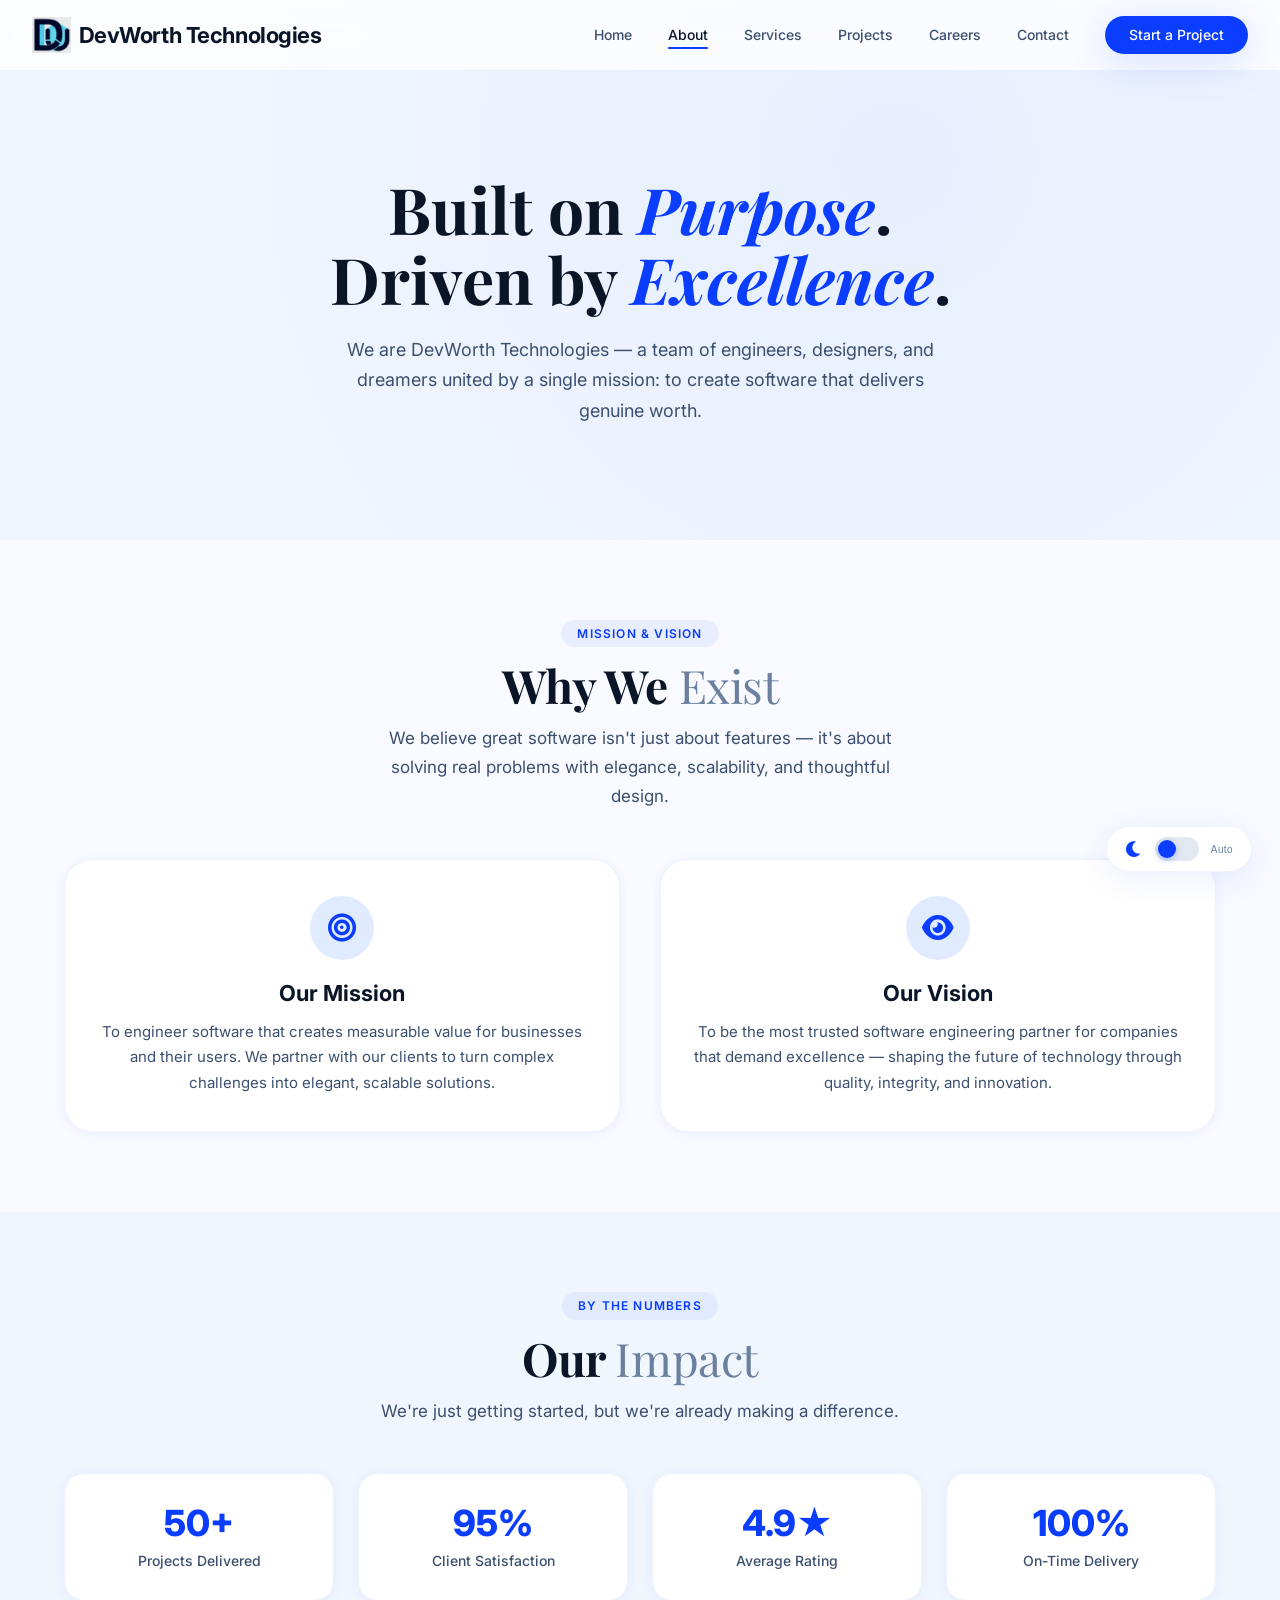
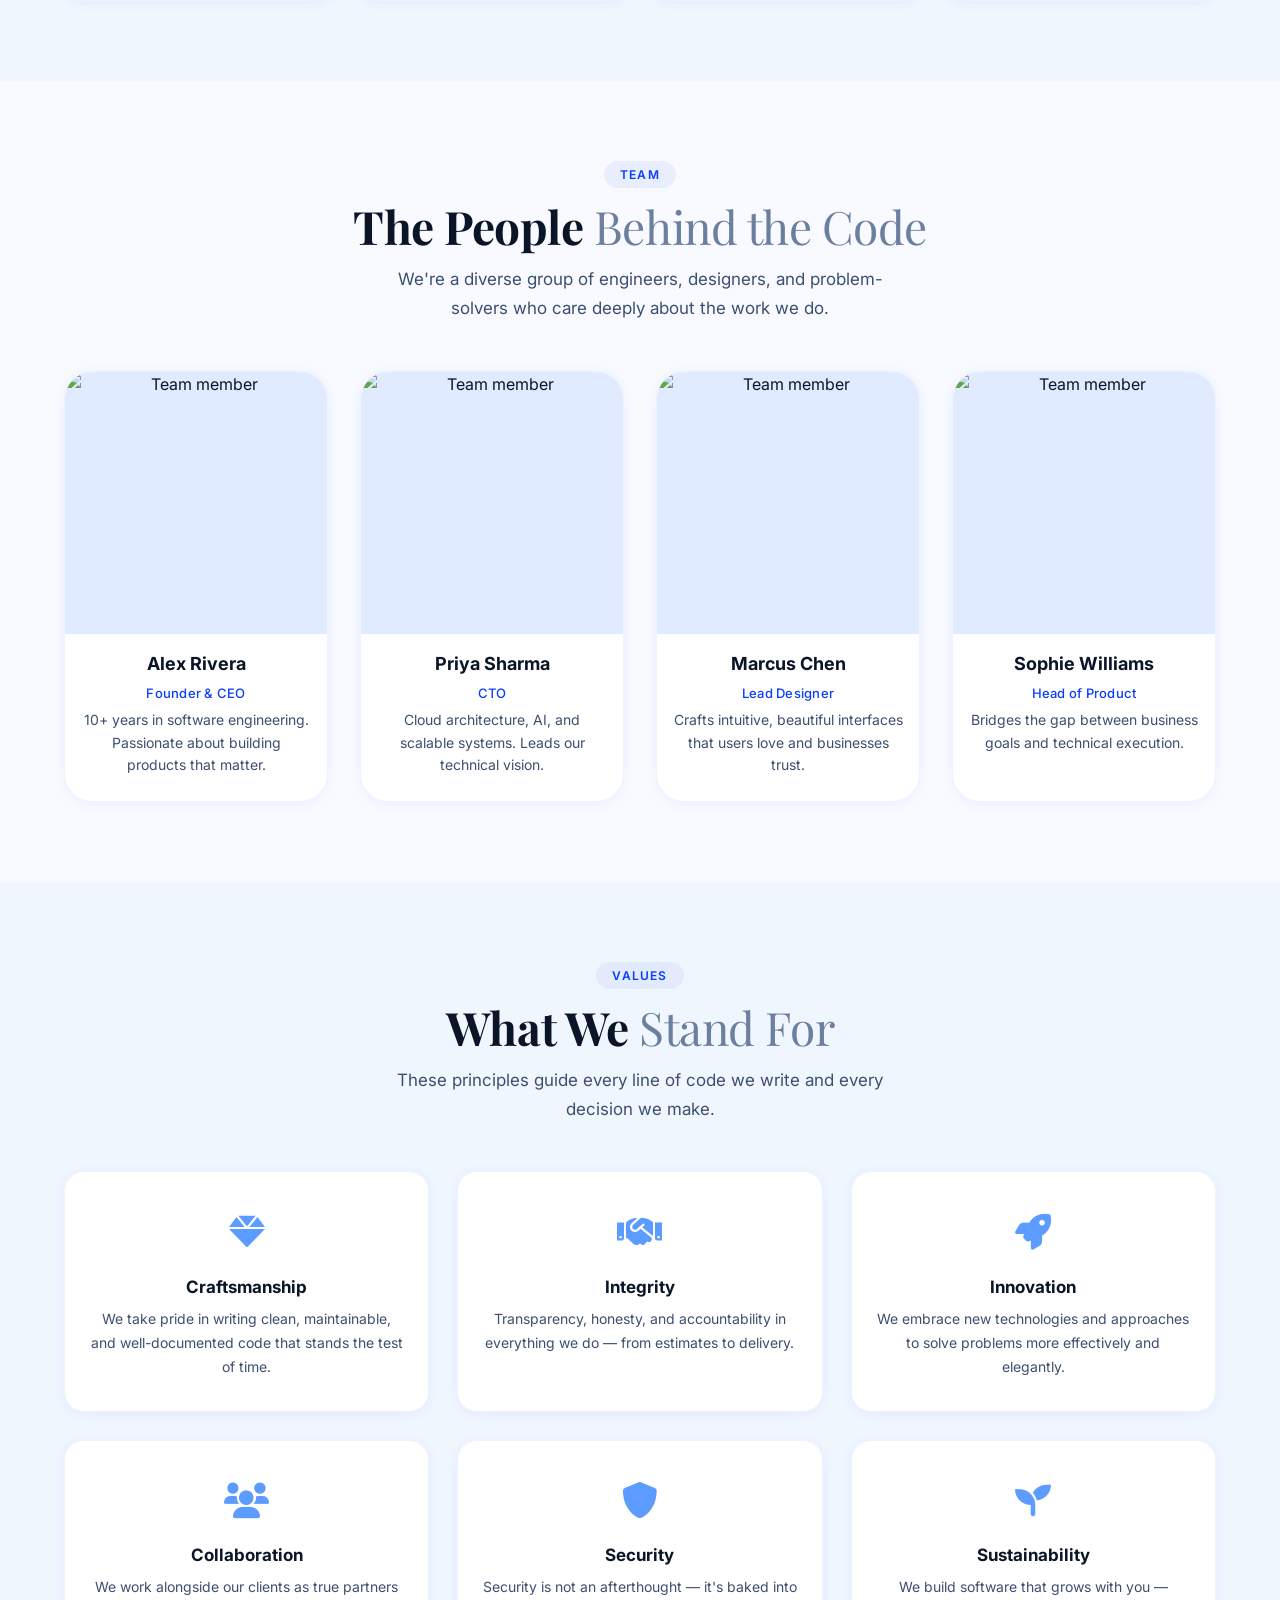
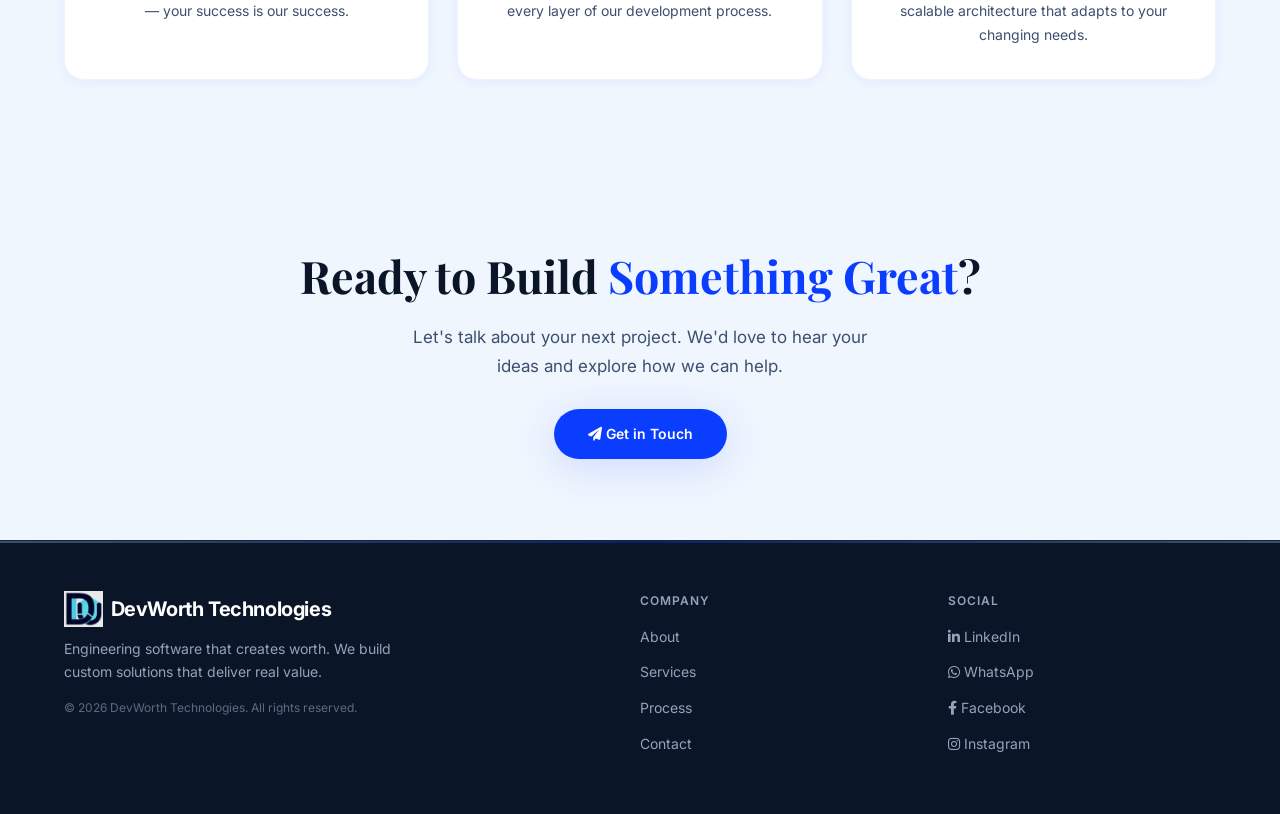
==== about.html @ 9e8a8d9a "all nav and footer is completed" ====
<!DOCTYPE html>
<html lang="en" data-theme="light">

<head>
    <meta charset="UTF-8" />
    <meta name="viewport" content="width=device-width, initial-scale=1.0" />
    <title>About — DevWorth | Software That Creates Worth</title>
    <meta name="description"
        content="Learn about DevWorth Technologies — our mission, vision, team, and values. We build software that delivers real value." />
    <link rel="canonical" href="https://devworth.tech/about.html" />

    <!-- Font Awesome 6 -->
    <link rel="stylesheet" href="https://cdnjs.cloudflare.com/ajax/libs/font-awesome/6.0.0-beta3/css/all.min.css" />

    <!-- Google Fonts: Inter + Playfair Display -->
    <link rel="preconnect" href="https://fonts.googleapis.com" />
    <link rel="preconnect" href="https://fonts.gstatic.com" crossorigin />
    <link
        href="https://fonts.googleapis.com/css2?family=Inter:opsz,wght@14..32,300;14..32,400;14..32,500;14..32,600;14..32,700;14..32,800&family=Playfair+Display:ital,wght@0,400;0,600;0,700;1,600&display=swap"
        rel="stylesheet" />

    <style>
        /* ============================================================
           CSS VARIABLES — Light & Dark Themes (same as main)
           ============================================================ */
        :root {
            --blue-50: #f0f5ff;
            --blue-100: #e0ebff;
            --blue-200: #b8d4ff;
            --blue-300: #8bb8ff;
            --blue-400: #5c9bff;
            --blue-500: #0B3DFF;
            --blue-600: #0029cc;
            --blue-700: #001f99;

            --bg-page: #f8faff;
            --bg-card: #ffffff;
            --bg-soft: #f0f6fe;
            --bg-input: #ffffff;
            --text-primary: #0a1628;
            --text-secondary: #3d4f6f;
            --text-light: #6b7f9f;
            --border-color: rgba(11, 61, 255, 0.06);
            --shadow-sm: 0 2px 12px rgba(11, 61, 255, 0.06);
            --shadow-md: 0 8px 32px rgba(11, 61, 255, 0.08);
            --shadow-lg: 0 20px 56px rgba(11, 61, 255, 0.10);
            --shadow-glow: 0 8px 40px rgba(11, 61, 255, 0.15);
            --footer-bg: #0a1628;
            --footer-text: #94a3b8;
            --footer-border: rgba(255, 255, 255, 0.06);
            --toggle-bg: #e2e8f0;
            --bubble-opacity: 0.05;
            --hero-overlay: rgba(255, 255, 255, 0.70);
            --radius-sm: 12px;
            --radius-md: 20px;
            --radius-lg: 28px;
            --transition: 0.5s cubic-bezier(0.22, 1, 0.36, 1);
            --transition-fast: 0.3s ease;
        }

        [data-theme="dark"] {
            --bg-page: #0a0e1a;
            --bg-card: #141b2d;
            --bg-soft: #101624;
            --bg-input: #1a2338;
            --text-primary: #f1f5f9;
            --text-secondary: #94a3b8;
            --text-light: #64748b;
            --border-color: rgba(255, 255, 255, 0.06);
            --shadow-sm: 0 2px 12px rgba(0, 0, 0, 0.3);
            --shadow-md: 0 8px 32px rgba(0, 0, 0, 0.4);
            --shadow-lg: 0 20px 56px rgba(0, 0, 0, 0.5);
            --shadow-glow: 0 8px 40px rgba(11, 61, 255, 0.2);
            --footer-bg: #060a16;
            --footer-text: #64748b;
            --footer-border: rgba(255, 255, 255, 0.04);
            --toggle-bg: #1a2338;
            --blue-100: #1a2a4a;
            --blue-200: #2a3f6a;
            --blue-50: #0e1a2e;
            --bubble-opacity: 0.07;
            --hero-overlay: rgba(10, 14, 26, 0.75);
        }

        /* ============================================================
           RESET & BASE
           ============================================================ */
        *,
        *::before,
        *::after {
            margin: 0;
            padding: 0;
            box-sizing: border-box;
        }

        html {
            scroll-behavior: smooth;
            -webkit-font-smoothing: antialiased;
        }

        body {
            font-family: 'Inter', sans-serif;
            background: var(--bg-page);
            color: var(--text-primary);
            overflow-x: hidden;
            line-height: 1.6;
            transition: background 0.6s ease, color 0.6s ease;
        }

        a {
            text-decoration: none;
            color: inherit;
        }

        img {
            display: block;
            max-width: 100%;
        }

        .logo img {
            max-height: 36px;
            width: auto;
            max-width: 140px;
            object-fit: contain;
            transition: transform 0.3s ease;
        }

        .logo:hover img {
            transform: scale(1.05);
        }

        .logo i {
            color: var(--blue-500);
            font-size: 20px;
            transition: transform 0.4s ease;
        }

        .logo:hover i {
            transform: rotate(-10deg) scale(1.1);
        }

        ul {
            list-style: none;
        }

        /* ============================================================
           PROGRESS BAR
           ============================================================ */
        #progressBar {
            position: fixed;
            top: 0;
            left: 0;
            height: 3px;
            background: linear-gradient(90deg, var(--blue-300), var(--blue-500), var(--blue-300));
            z-index: 1000;
            width: 0%;
            transition: width 0.08s linear;
            border-radius: 0 4px 4px 0;
        }

        /* ============================================================
           BACKGROUND BUBBLES — hidden on small screens
           ============================================================ */
        .bubble-container {
            position: fixed;
            inset: 0;
            pointer-events: none;
            z-index: 0;
            overflow: hidden;
        }

        .bubble {
            position: absolute;
            bottom: -120px;
            border-radius: 50%;
            opacity: 0;
            animation: rise linear infinite;
            background: radial-gradient(circle at 30% 30%, var(--blue-300), var(--blue-500));
            filter: blur(2px);
            will-change: transform, opacity;
        }

        @keyframes rise {
            0% {
                transform: translateY(0) scale(0.6) rotate(0deg);
                opacity: 0;
            }

            8% {
                opacity: var(--bubble-opacity);
                transform: translateY(0) scale(0.8) rotate(5deg);
            }

            85% {
                opacity: calc(var(--bubble-opacity) * 1.8);
            }

            100% {
                transform: translateY(-115vh) scale(0.2) rotate(720deg);
                opacity: 0;
            }
        }

        @media (max-width: 1024px) {
            .bubble-container {
                display: none !important;
            }
        }

        /* ============================================================
           THEME TOGGLE
           ============================================================ */
        .theme-toggle {
            position: fixed;
            bottom: 28px;
            right: 28px;
            z-index: 600;
            background: var(--bg-card);
            border: 1px solid var(--border-color);
            border-radius: 50px;
            padding: 10px 18px;
            display: flex;
            align-items: center;
            gap: 12px;
            cursor: pointer;
            box-shadow: var(--shadow-md);
            transition: all var(--transition-fast);
            color: var(--text-primary);
            font-size: 13px;
            font-weight: 500;
            backdrop-filter: blur(8px);
            -webkit-backdrop-filter: blur(8px);
        }

        .theme-toggle:hover {
            transform: scale(1.05);
            box-shadow: var(--shadow-lg);
        }

        .theme-toggle i {
            font-size: 18px;
            color: var(--blue-500);
            transition: transform 0.4s ease;
        }

        .theme-toggle .toggle-track {
            width: 44px;
            height: 24px;
            background: var(--toggle-bg);
            border-radius: 50px;
            position: relative;
            transition: background 0.3s ease;
            flex-shrink: 0;
        }

        .theme-toggle .toggle-track .thumb {
            width: 18px;
            height: 18px;
            border-radius: 50%;
            background: var(--blue-500);
            position: absolute;
            top: 3px;
            left: 3px;
            transition: transform 0.3s ease;
            box-shadow: 0 2px 6px rgba(11, 61, 255, 0.3);
        }

        [data-theme="dark"] .theme-toggle .toggle-track .thumb {
            transform: translateX(20px);
        }

        [data-theme="dark"] .theme-toggle .toggle-track {
            background: #2a3f6a;
        }

        .theme-toggle .time-indicator {
            font-size: 10px;
            color: var(--text-light);
            font-weight: 400;
            letter-spacing: 0.04em;
        }

        @media (max-width: 640px) {
            .theme-toggle {
                bottom: 16px;
                right: 16px;
                padding: 8px 14px;
                font-size: 12px;
                gap: 8px;
            }

            .theme-toggle .toggle-track {
                width: 34px;
                height: 20px;
            }

            .theme-toggle .toggle-track .thumb {
                width: 14px;
                height: 14px;
                top: 3px;
                left: 3px;
            }

            [data-theme="dark"] .theme-toggle .toggle-track .thumb {
                transform: translateX(14px);
            }

            .theme-toggle .time-indicator {
                display: none;
            }
        }

        /* ============================================================
           NAVBAR
           ============================================================ */
        .navbar {
            position: fixed;
            top: 0;
            left: 0;
            width: 100%;
            z-index: 500;
            padding: 16px 32px;
            background: rgba(255, 255, 255, 0.72);
            backdrop-filter: blur(18px);
            -webkit-backdrop-filter: blur(18px);
            border-bottom: 1px solid var(--border-color);
            transition: box-shadow var(--transition-fast), background 0.6s ease, border-color 0.6s ease;
        }

        [data-theme="dark"] .navbar {
            background: rgba(10, 14, 26, 0.85);
        }

        .navbar.scrolled {
            box-shadow: 0 4px 28px rgba(11, 61, 255, 0.06);
            background: rgba(255, 255, 255, 0.92);
        }

        [data-theme="dark"] .navbar.scrolled {
            background: rgba(10, 14, 26, 0.95);
            box-shadow: 0 4px 28px rgba(0, 0, 0, 0.3);
        }

        .navbar .inner {
            max-width: 1280px;
            margin: 0 auto;
            display: flex;
            align-items: center;
            justify-content: space-between;
        }

        .logo {
            font-size: 22px;
            font-weight: 700;
            letter-spacing: -0.02em;
            color: var(--text-primary);
            display: flex;
            align-items: center;
            gap: 8px;
            transition: color 0.6s ease;
        }

        .logo i {
            color: var(--blue-500);
            font-size: 20px;
            transition: transform 0.4s ease;
        }

        .logo:hover i {
            transform: rotate(-10deg) scale(1.1);
        }

        .nav-links {
            display: flex;
            align-items: center;
            gap: 36px;
        }

        .nav-links a {
            font-size: 14px;
            font-weight: 500;
            color: var(--text-secondary);
            position: relative;
            transition: color var(--transition-fast);
        }

        .nav-links a::after {
            content: '';
            position: absolute;
            left: 0;
            bottom: -3px;
            width: 0;
            height: 2px;
            background: var(--blue-500);
            border-radius: 4px;
            transition: width var(--transition-fast);
        }

        .nav-links a:hover,
        .nav-links a.active {
            color: var(--text-primary);
        }

        .nav-links a:hover::after,
        .nav-links a.active::after {
            width: 100%;
        }

        .nav-cta {
            background: var(--blue-500);
            color: #fff !important;
            padding: 8px 24px;
            border-radius: 50px;
            font-weight: 500;
            font-size: 13px;
            transition: all var(--transition-fast);
            box-shadow: var(--shadow-glow);
        }

        .nav-cta::after {
            display: none !important;
        }

        .nav-cta:hover {
            transform: translateY(-2px) scale(1.02);
            box-shadow: 0 8px 32px rgba(11, 61, 255, 0.28);
            color: #fff !important;
        }

        .nav-toggle {
            display: none;
            flex-direction: column;
            gap: 5px;
            background: none;
            border: none;
            cursor: pointer;
            padding: 4px;
        }

        .nav-toggle span {
            display: block;
            width: 24px;
            height: 2px;
            background: var(--text-primary);
            border-radius: 2px;
            transition: var(--transition-fast);
        }

        .mobile-menu {
            display: none;
            position: fixed;
            inset: 0;
            top: 72px;
            background: rgba(255, 255, 255, 0.98);
            backdrop-filter: blur(20px);
            padding: 32px 24px;
            flex-direction: column;
            gap: 20px;
            font-size: 17px;
            font-weight: 500;
            transform: translateX(100%);
            transition: transform 0.5s cubic-bezier(0.22, 1, 0.36, 1);
            z-index: 400;
        }

        [data-theme="dark"] .mobile-menu {
            background: rgba(10, 14, 26, 0.98);
        }

        .mobile-menu.open {
            transform: translateX(0);
        }

        .mobile-menu a {
            padding: 12px 0;
            border-bottom: 1px solid var(--border-color);
            color: var(--text-primary);
        }

        .mobile-menu .nav-cta {
            display: inline-block;
            text-align: center;
            margin-top: 8px;
            border-bottom: none;
        }

        @media (max-width: 768px) {
            .navbar {
                padding: 12px 20px;
            }

            .nav-links {
                display: none;
            }

            .nav-toggle {
                display: flex;
            }

            .mobile-menu {
                display: flex;
            }
        }

        /* ============================================================
           SECTION — Shared
           ============================================================ */
        section {
            padding: 80px 0;
            position: relative;
            z-index: 1;
            transition: background 0.6s ease;
        }

        .container {
            max-width: 1200px;
            margin: 0 auto;
            padding: 0 24px;
        }

        .section-label {
            display: inline-block;
            font-size: 12px;
            font-weight: 600;
            text-transform: uppercase;
            letter-spacing: 0.1em;
            color: var(--blue-500);
            background: rgba(11, 61, 255, 0.06);
            padding: 4px 16px;
            border-radius: 50px;
            margin-bottom: 12px;
            transition: background 0.6s ease, color 0.6s ease;
        }

        [data-theme="dark"] .section-label {
            background: rgba(11, 61, 255, 0.15);
        }

        .section-title {
            font-family: 'Playfair Display', serif;
            font-size: clamp(28px, 4vw, 46px);
            font-weight: 700;
            color: var(--text-primary);
            letter-spacing: -0.01em;
            line-height: 1.15;
            transition: color 0.6s ease;
        }

        .section-title .light {
            color: var(--text-light);
            font-weight: 400;
            transition: color 0.6s ease;
        }

        .section-sub {
            font-size: 17px;
            color: var(--text-secondary);
            max-width: 540px;
            line-height: 1.7;
            margin-top: 12px;
            transition: color 0.6s ease;
        }

        .text-center {
            text-align: center;
        }

        .mx-auto {
            margin-left: auto;
            margin-right: auto;
        }

        /* ============================================================
           BUTTONS
           ============================================================ */
        .btn {
            display: inline-flex;
            align-items: center;
            gap: 10px;
            padding: 14px 34px;
            border-radius: 50px;
            font-weight: 600;
            font-size: 14px;
            transition: all var(--transition-fast);
            cursor: pointer;
            border: none;
            position: relative;
            overflow: hidden;
            will-change: transform;
            width: auto;
        }

        .btn-primary {
            background: var(--blue-500);
            color: #fff;
            box-shadow: var(--shadow-glow);
            align-items: center;
            text-align: center;
        }

        .btn-primary::before {
            content: '';
            position: absolute;
            inset: 0;
            background: linear-gradient(135deg, var(--blue-400), var(--blue-600));
            opacity: 0;
            transition: opacity 0.4s ease;
        }

        .btn-primary:hover::before {
            opacity: 1;
        }

        .btn-primary:hover {
            transform: translateY(-3px) scale(1.03);
            box-shadow: 0 12px 40px rgba(11, 61, 255, 0.25);
        }

        .btn-primary span {
            position: relative;
            z-index: 2;
        }

        /* ============================================================
           SCROLL REVEAL — toggle on every scroll
           ============================================================ */
        .reveal {
            opacity: 0;
            transform: translateY(50px);
            transition: opacity 0.9s cubic-bezier(0.22, 1, 0.36, 1),
                transform 0.9s cubic-bezier(0.22, 1, 0.36, 1);
        }

        .reveal.visible {
            opacity: 1;
            transform: translateY(0);
        }

        .reveal-left {
            opacity: 0;
            transform: translateX(-50px);
            transition: opacity 0.9s ease, transform 0.9s ease;
        }

        .reveal-left.visible {
            opacity: 1;
            transform: translateX(0);
        }

        .reveal-right {
            opacity: 0;
            transform: translateX(50px);
            transition: opacity 0.9s ease, transform 0.9s ease;
        }

        .reveal-right.visible {
            opacity: 1;
            transform: translateX(0);
        }

        .stagger-children>* {
            opacity: 0;
            transform: translateY(35px);
            transition: opacity 0.7s ease, transform 0.7s ease;
        }

        .stagger-children.visible>*:nth-child(1) {
            transition-delay: 0.05s;
        }

        .stagger-children.visible>*:nth-child(2) {
            transition-delay: 0.12s;
        }

        .stagger-children.visible>*:nth-child(3) {
            transition-delay: 0.19s;
        }

        .stagger-children.visible>*:nth-child(4) {
            transition-delay: 0.26s;
        }

        .stagger-children.visible>*:nth-child(5) {
            transition-delay: 0.33s;
        }

        .stagger-children.visible>*:nth-child(6) {
            transition-delay: 0.40s;
        }

        .stagger-children.visible>* {
            opacity: 1;
            transform: translateY(0);
        }

        .stagger-children:not(.visible)>* {
            opacity: 0;
            transform: translateY(35px);
            transition-delay: 0s !important;
        }

        /* ============================================================
           SECTION POPUP & DOWN — toggle on every scroll
           ============================================================ */
        .section-popup {
            opacity: 0;
            transform: scale(0.92) translateY(30px);
            transition: opacity 0.9s cubic-bezier(0.22, 1, 0.36, 1),
                transform 0.9s cubic-bezier(0.22, 1, 0.36, 1);
        }

        .section-popup.visible {
            opacity: 1;
            transform: scale(1) translateY(0);
        }

        .section-popdown {
            opacity: 0;
            transform: scale(1.08) translateY(-30px);
            transition: opacity 0.9s cubic-bezier(0.22, 1, 0.36, 1),
                transform 0.9s cubic-bezier(0.22, 1, 0.36, 1);
        }

        .section-popdown.visible {
            opacity: 1;
            transform: scale(1) translateY(0);
        }

        /* ============================================================
           FLOATING 3D ELEMENTS
           ============================================================ */
        .float-3d {
            animation: float3d 6s ease-in-out infinite;
            will-change: transform;
        }

        @keyframes float3d {

            0%,
            100% {
                transform: translateY(0) rotateX(0) rotateY(0);
            }

            33% {
                transform: translateY(-8px) rotateX(2deg) rotateY(3deg);
            }

            66% {
                transform: translateY(4px) rotateX(-1deg) rotateY(-2deg);
            }
        }

        .float-3d-delay-1 {
            animation-delay: 0.5s;
        }

        .float-3d-delay-2 {
            animation-delay: 1.2s;
        }

        .float-3d-delay-3 {
            animation-delay: 2.0s;
        }

        /* ============================================================
           ABOUT PAGE — Hero (about-hero)
           ============================================================ */
        .about-hero {
            min-height: 60vh;
            display: flex;
            align-items: center;
            justify-content: center;
            text-align: center;
            padding: 120px 24px 60px;
            position: relative;
            background: var(--bg-soft);
            transition: background 0.6s ease;
            overflow: hidden;
        }

        .about-hero::after {
            content: '';
            position: absolute;
            inset: 0;
            background: radial-gradient(circle at 70% 30%, rgba(11, 61, 255, 0.04), transparent 70%);
            pointer-events: none;
        }

        .about-hero .hero-content {
            position: relative;
            z-index: 2;
            max-width: 800px;
        }

        .about-hero h1 {
            font-family: 'Playfair Display', serif;
            font-size: clamp(40px, 5vw, 64px);
            font-weight: 700;
            color: var(--text-primary);
            line-height: 1.1;
            margin-bottom: 20px;
            transition: color 0.6s ease;
            animation: fadeInUp 0.8s ease forwards;
        }

        .about-hero h1 .highlight {
            color: var(--blue-500);
            font-style: italic;
        }

        @keyframes fadeInUp {
            from {
                opacity: 0;
                transform: translateY(30px);
            }

            to {
                opacity: 1;
                transform: translateY(0);
            }
        }

        .about-hero p {
            font-size: 18px;
            color: var(--text-secondary);
            max-width: 600px;
            margin: 0 auto;
            line-height: 1.7;
            transition: color 0.6s ease;
            animation: fadeInUp 0.8s ease 0.15s forwards;
            opacity: 0;
        }

        /* ============================================================
           ABOUT PAGE — Mission & Vision Cards
           ============================================================ */
        .mission-grid {
            display: grid;
            grid-template-columns: 1fr 1fr;
            gap: 40px;
            margin-top: 48px;
        }

        .mission-card {
            background: var(--bg-card);
            padding: 36px 28px;
            border-radius: var(--radius-lg);
            border: 1px solid var(--border-color);
            box-shadow: var(--shadow-sm);
            transition: all var(--transition);
            text-align: center;
        }

        .mission-card:hover {
            transform: translateY(-6px);
            box-shadow: var(--shadow-md);
            border-color: rgba(11, 61, 255, 0.12);
        }

        .mission-card .icon {
            width: 64px;
            height: 64px;
            border-radius: 50%;
            background: var(--blue-100);
            color: var(--blue-500);
            display: flex;
            align-items: center;
            justify-content: center;
            font-size: 28px;
            margin: 0 auto 16px;
            transition: all var(--transition);
        }

        .mission-card:hover .icon {
            background: var(--blue-500);
            color: #fff;
            transform: scale(1.05) rotate(-4deg);
        }

        .mission-card h3 {
            font-size: 22px;
            font-weight: 700;
            color: var(--text-primary);
            margin-bottom: 8px;
            transition: color 0.6s ease;
        }

        .mission-card p {
            font-size: 15px;
            color: var(--text-secondary);
            line-height: 1.7;
            transition: color 0.6s ease;
        }

        /* ============================================================
           ABOUT PAGE — Stats / Numbers
           ============================================================ */
        .stats-grid {
            display: grid;
            grid-template-columns: repeat(4, 1fr);
            gap: 24px;
            margin-top: 48px;
        }

        .stat-item {
            background: var(--bg-card);
            padding: 28px 20px;
            border-radius: var(--radius-md);
            border: 1px solid var(--border-color);
            text-align: center;
            transition: all var(--transition);
            box-shadow: var(--shadow-sm);
        }

        .stat-item:hover {
            transform: translateY(-4px);
            box-shadow: var(--shadow-md);
            border-color: rgba(11, 61, 255, 0.10);
        }

        .stat-item .number {
            font-size: 36px;
            font-weight: 800;
            color: var(--blue-500);
            line-height: 1.2;
            transition: color 0.6s ease;
        }

        .stat-item .label {
            font-size: 14px;
            color: var(--text-secondary);
            margin-top: 4px;
            font-weight: 500;
            transition: color 0.6s ease;
        }

        /* ============================================================
           ABOUT PAGE — Team Grid
           ============================================================ */
        .team-grid {
            display: grid;
            grid-template-columns: repeat(auto-fill, minmax(240px, 1fr));
            gap: 32px;
            margin-top: 48px;
        }

        .team-card {
            background: var(--bg-card);
            border-radius: var(--radius-lg);
            border: 1px solid var(--border-color);
            overflow: hidden;
            box-shadow: var(--shadow-sm);
            transition: all var(--transition);
            text-align: center;
            padding-bottom: 24px;
        }

        .team-card:hover {
            transform: translateY(-8px);
            box-shadow: var(--shadow-md);
            border-color: rgba(11, 61, 255, 0.10);
        }

        .team-card .avatar {
            width: 100%;
            aspect-ratio: 1/1;
            object-fit: cover;
            background: var(--blue-100);
            transition: transform 0.6s ease;
        }

        .team-card:hover .avatar {
            transform: scale(1.02);
        }

        .team-card h4 {
            font-size: 18px;
            font-weight: 700;
            color: var(--text-primary);
            margin: 16px 0 4px;
            transition: color 0.6s ease;
        }

        .team-card .role {
            font-size: 13px;
            color: var(--blue-500);
            font-weight: 500;
            letter-spacing: 0.02em;
            transition: color 0.6s ease;
        }

        .team-card .bio {
            font-size: 14px;
            color: var(--text-secondary);
            padding: 0 16px;
            margin-top: 6px;
            line-height: 1.6;
            transition: color 0.6s ease;
        }

        /* ============================================================
           ABOUT PAGE — Values Grid
           ============================================================ */
        .values-grid {
            display: grid;
            grid-template-columns: 1fr 1fr 1fr;
            gap: 28px;
            margin-top: 48px;
        }

        .value-item {
            background: var(--bg-card);
            padding: 32px 24px;
            border-radius: var(--radius-md);
            border: 1px solid var(--border-color);
            text-align: center;
            transition: all var(--transition);
            box-shadow: var(--shadow-sm);
        }

        .value-item:hover {
            transform: translateY(-6px) rotateX(1deg);
            box-shadow: var(--shadow-md);
            border-color: rgba(11, 61, 255, 0.10);
        }

        .value-item .icon {
            font-size: 36px;
            color: var(--blue-400);
            display: block;
            margin-bottom: 12px;
            transition: transform 0.4s ease, color 0.4s ease;
        }

        .value-item:hover .icon {
            transform: scale(1.15) rotate(-4deg);
            color: var(--blue-500);
        }

        .value-item h4 {
            font-size: 17px;
            font-weight: 700;
            color: var(--text-primary);
            margin-bottom: 6px;
            transition: color 0.6s ease;
        }

        .value-item p {
            font-size: 14px;
            color: var(--text-secondary);
            line-height: 1.7;
            transition: color 0.6s ease;
        }

        /* ============================================================
           ABOUT PAGE — CTA Section
           ============================================================ */
        .about-cta {
            background: var(--bg-soft);
            text-align: center;
            padding: 80px 0;
            transition: background 0.6s ease;
        }

        .about-cta h2 {
            font-family: 'Playfair Display', serif;
            font-size: clamp(30px, 3.5vw, 48px);
            font-weight: 700;
            color: var(--text-primary);
            margin-bottom: 12px;
            transition: color 0.6s ease;
        }

        .about-cta p {
            font-size: 17px;
            color: var(--text-secondary);
            max-width: 500px;
            margin: 0 auto 28px;
            line-height: 1.7;
            transition: color 0.6s ease;
        }

        /* ============================================================
           FOOTER
           ============================================================ */
        .footer {
            background: var(--footer-bg);
            border-top: 1px solid var(--footer-border);
            transition: background 0.6s ease, border-color 0.6s ease;
            position: relative;
            z-index: 1;
        }

        .footer-divider {
            height: 2px;
            background: linear-gradient(90deg, var(--blue-200), var(--blue-500), var(--blue-200));
            opacity: 0.3;
        }

        .footer .inner {
            max-width: 1200px;
            margin: 0 auto;
            padding: 48px 24px;
            display: grid;
            grid-template-columns: 2fr 1fr 1fr;
            gap: 40px;
        }

        .footer .logo {
            color: #fff;
            font-size: 20px;
        }

        .footer .logo i {
            color: var(--blue-400);
        }

        .footer p {
            font-size: 14px;
            color: var(--footer-text);
            line-height: 1.7;
            max-width: 340px;
            margin-top: 10px;
        }

        .footer .copy {
            font-size: 12px;
            color: var(--footer-text);
            opacity: 0.6;
            margin-top: 14px;
        }

        .footer h4 {
            font-size: 12px;
            font-weight: 600;
            text-transform: uppercase;
            letter-spacing: 0.08em;
            color: var(--footer-text);
            margin-bottom: 14px;
        }

        .footer ul li {
            margin-bottom: 10px;
        }

        .footer ul a {
            font-size: 14px;
            color: var(--footer-text);
            transition: color var(--transition-fast);
        }

        .footer ul a:hover {
            color: #fff;
        }

        .footer .social a {
            display: inline-block;
            margin-right: 16px;
            font-size: 18px;
            color: var(--footer-text);
            transition: all var(--transition-fast);
            will-change: transform;
        }

        .footer .social a:hover {
            color: #fff;
            transform: translateY(-3px);
        }

        @media (max-width: 768px) {
            .footer .inner {
                grid-template-columns: 1fr;
                gap: 28px;
                padding: 32px 20px;
            }

            .footer p {
                max-width: 100%;
            }
        }

        /* ============================================================
           RESPONSIVE TWEAKS
           ============================================================ */
        @media (max-width: 1024px) {
            .stats-grid {
                grid-template-columns: repeat(2, 1fr);
            }

            .values-grid {
                grid-template-columns: 1fr 1fr;
            }
        }

        @media (max-width: 768px) {
            .about-hero {
                min-height: 40vh;
                padding: 100px 20px 40px;
            }

            .about-hero h1 {
                font-size: 32px;
            }

            .mission-grid {
                grid-template-columns: 1fr;
                gap: 24px;
            }

            .team-grid {
                grid-template-columns: repeat(auto-fill, minmax(180px, 1fr));
            }

            .stats-grid {
                grid-template-columns: 1fr 1fr;
                gap: 16px;
            }

            .values-grid {
                grid-template-columns: 1fr;
                gap: 20px;
            }

            .about-cta {
                padding: 48px 0;
            }
        }

        @media (max-width: 480px) {
            .team-grid {
                grid-template-columns: 1fr;
                max-width: 280px;
                margin-left: auto;
                margin-right: auto;
            }

            .stats-grid {
                grid-template-columns: 1fr 1fr;
                gap: 12px;
            }

            .stat-item .number {
                font-size: 28px;
            }

            .mission-card {
                padding: 24px 20px;
            }

            .container {
                padding: 0 16px;
            }

            section {
                padding: 48px 0;
            }

            .section-title {
                font-size: 28px;
            }

            .section-sub {
                font-size: 15px;
            }

            .btn {
                padding: 12px 22px;
                font-size: 13px;
            }
        }
    </style>
</head>

<body>

    <!-- ===== BACKGROUND BUBBLES ===== -->
    <div class="bubble-container" id="bubbleContainer"></div>

    <!-- ===== PROGRESS BAR ===== -->
    <div id="progressBar"></div>

    <!-- ===== THEME TOGGLE ===== -->
    <button class="theme-toggle" id="themeToggle" aria-label="Toggle theme">
        <i class="fas fa-moon" id="themeIcon"></i>
        <span class="toggle-track">
            <span class="thumb"></span>
        </span>
        <span class="time-indicator" id="timeIndicator">Auto</span>
    </button>

    <!-- ============================================================
    NAVBAR
    ============================================================ -->
    <header class="navbar" id="navbar">
        <div class="inner">
            <a href="#" class="logo">
                <img src="assets/Devworth Technologies-lg.png" alt="DevWorth Technologies">
                DevWorth Technologies
            </a>
            <nav class="nav-links">
                <a href="index.html">Home</a>
                <a href="about.html">About</a>
                <a href="services.html">Services</a>
                <a href="projects.html" class="active">Projects</a>
                <a href="careers.html">Careers</a>
                <a href="contact.html">Contact</a>
                <a href="contact.html" class="nav-cta">Start a Project</a>
            </nav>
            <button class="nav-toggle" id="navToggle" aria-label="Toggle menu">
                <span></span><span></span><span></span>
            </button>
        </div>
    </header>

    <!-- ===== MOBILE MENU ===== -->
    <div class="mobile-menu" id="mobileMenu">
        <a href="index.html">Home</a>
        <a href="about.html">About</a>
        <a href="services.html">Services</a>
        <a href="projects.html">Projects</a>
        <a href="careers.html">Careers</a>
        <a href="contact.html">Contact</a>
        <a href="contact.html" class="nav-cta" style="display:inline-block;text-align:center;">Start a Project</a>
    </div>

    <!-- ============================================================
    ABOUT HERO
    ============================================================ -->
    <section class="about-hero" id="about-hero">
        <div class="hero-content">
            <h1>Built on <span class="highlight">Purpose</span>.<br />Driven by <span
                    class="highlight">Excellence</span>.</h1>
            <p>
                We are DevWorth Technologies — a team of engineers, designers, and dreamers
                united by a single mission: to create software that delivers genuine worth.
            </p>
        </div>
    </section>

    <!-- ============================================================
    MISSION & VISION
    ============================================================ -->
    <section id="mission" style="background:var(--bg-page);">
        <div class="container">
            <div class="text-center reveal">
                <span class="section-label">Mission &amp; Vision</span>
                <h2 class="section-title">Why We <span class="light">Exist</span></h2>
                <p class="section-sub mx-auto">We believe great software isn't just about features — it's about solving
                    real problems with elegance, scalability, and thoughtful design.</p>
            </div>

            <div class="mission-grid stagger-children">
                <div class="mission-card">
                    <div class="icon"><i class="fas fa-bullseye"></i></div>
                    <h3>Our Mission</h3>
                    <p>To engineer software that creates measurable value for businesses and their users. We partner
                        with our clients to turn complex challenges into elegant, scalable solutions.</p>
                </div>
                <div class="mission-card">
                    <div class="icon"><i class="fas fa-eye"></i></div>
                    <h3>Our Vision</h3>
                    <p>To be the most trusted software engineering partner for companies that demand excellence —
                        shaping the future of technology through quality, integrity, and innovation.</p>
                </div>
            </div>
        </div>
    </section>

    <!-- ============================================================
    STATS
    ============================================================ -->
    <section id="stats" style="background:var(--bg-soft);">
        <div class="container">
            <div class="text-center reveal">
                <span class="section-label">By the Numbers</span>
                <h2 class="section-title">Our <span class="light">Impact</span></h2>
                <p class="section-sub mx-auto">We're just getting started, but we're already making a difference.</p>
            </div>

            <div class="stats-grid stagger-children">
                <div class="stat-item">
                    <div class="number">50+</div>
                    <div class="label">Projects Delivered</div>
                </div>
                <div class="stat-item">
                    <div class="number">95%</div>
                    <div class="label">Client Satisfaction</div>
                </div>
                <div class="stat-item">
                    <div class="number">4.9★</div>
                    <div class="label">Average Rating</div>
                </div>
                <div class="stat-item">
                    <div class="number">100%</div>
                    <div class="label">On-Time Delivery</div>
                </div>
            </div>
        </div>
    </section>

    <!-- ============================================================
    TEAM
    ============================================================ -->
    <section id="team" style="background:var(--bg-page);">
        <div class="container">
            <div class="text-center reveal">
                <span class="section-label">Team</span>
                <h2 class="section-title">The People <span class="light">Behind the Code</span></h2>
                <p class="section-sub mx-auto">We're a diverse group of engineers, designers, and problem-solvers who
                    care deeply about the work we do.</p>
            </div>

            <div class="team-grid stagger-children">
                <div class="team-card">
                    <img src="https://images.unsplash.com/photo-1507003211169-0a1dd7228f2d?w=400&q=80" alt="Team member"
                        class="avatar" loading="lazy" />
                    <h4>Alex Rivera</h4>
                    <div class="role">Founder &amp; CEO</div>
                    <div class="bio">10+ years in software engineering. Passionate about building products that matter.
                    </div>
                </div>
                <div class="team-card">
                    <img src="https://images.unsplash.com/photo-1573496359142-b8d87734a5a2?w=400&q=80" alt="Team member"
                        class="avatar" loading="lazy" />
                    <h4>Priya Sharma</h4>
                    <div class="role">CTO</div>
                    <div class="bio">Cloud architecture, AI, and scalable systems. Leads our technical vision.</div>
                </div>
                <div class="team-card">
                    <img src="https://images.unsplash.com/photo-1472099645785-5658abf4ff4e?w=400&q=80" alt="Team member"
                        class="avatar" loading="lazy" />
                    <h4>Marcus Chen</h4>
                    <div class="role">Lead Designer</div>
                    <div class="bio">Crafts intuitive, beautiful interfaces that users love and businesses trust.</div>
                </div>
                <div class="team-card">
                    <img src="https://images.unsplash.com/photo-1580489944761-15a19d654956?w=400&q=80" alt="Team member"
                        class="avatar" loading="lazy" />
                    <h4>Sophie Williams</h4>
                    <div class="role">Head of Product</div>
                    <div class="bio">Bridges the gap between business goals and technical execution.</div>
                </div>
            </div>
        </div>
    </section>

    <!-- ============================================================
    VALUES
    ============================================================ -->
    <section id="values" style="background:var(--bg-soft);">
        <div class="container">
            <div class="text-center reveal">
                <span class="section-label">Values</span>
                <h2 class="section-title">What We <span class="light">Stand For</span></h2>
                <p class="section-sub mx-auto">These principles guide every line of code we write and every decision we
                    make.</p>
            </div>

            <div class="values-grid stagger-children">
                <div class="value-item">
                    <span class="icon"><i class="fas fa-gem"></i></span>
                    <h4>Craftsmanship</h4>
                    <p>We take pride in writing clean, maintainable, and well-documented code that stands the test of
                        time.</p>
                </div>
                <div class="value-item">
                    <span class="icon"><i class="fas fa-handshake"></i></span>
                    <h4>Integrity</h4>
                    <p>Transparency, honesty, and accountability in everything we do — from estimates to delivery.</p>
                </div>
                <div class="value-item">
                    <span class="icon"><i class="fas fa-rocket"></i></span>
                    <h4>Innovation</h4>
                    <p>We embrace new technologies and approaches to solve problems more effectively and elegantly.</p>
                </div>
                <div class="value-item">
                    <span class="icon"><i class="fas fa-users"></i></span>
                    <h4>Collaboration</h4>
                    <p>We work alongside our clients as true partners — your success is our success.</p>
                </div>
                <div class="value-item">
                    <span class="icon"><i class="fas fa-shield-alt"></i></span>
                    <h4>Security</h4>
                    <p>Security is not an afterthought — it's baked into every layer of our development process.</p>
                </div>
                <div class="value-item">
                    <span class="icon"><i class="fas fa-seedling"></i></span>
                    <h4>Sustainability</h4>
                    <p>We build software that grows with you — scalable architecture that adapts to your changing needs.
                    </p>
                </div>
            </div>
        </div>
    </section>

    <!-- ============================================================
    CTA
    ============================================================ -->
    <section class="about-cta">
        <div class="container">
            <div class="reveal">
                <h2>Ready to Build <span style="color:var(--blue-500);">Something Great</span>?</h2>
                <p>Let's talk about your next project. We'd love to hear your ideas and explore how we can help.</p>
                <a href="index.html#contact" class="btn btn-primary"><span><i class="fas fa-paper-plane"></i> Get in
                        Touch</span></a>
            </div>
        </div>
    </section>

    <!-- ============================================================
    FOOTER
    ============================================================ -->
    <footer class="footer">
        <div class="footer-divider"></div>
        <div class="inner">
            <div>
                <a href="#" class="logo">
                    <img src="assets/Devworth Technologies-lg.png" alt="DevWorth Technologies">
                    DevWorth Technologies
                </a>
                <p>Engineering software that creates worth. We build custom solutions that deliver real value.</p>
                <div class="copy">© 2026 DevWorth Technologies. All rights reserved.</div>
            </div>
            <div>
                <h4>Company</h4>
                <ul>
                    <li><a href="#about">About</a></li>
                    <li><a href="#services">Services</a></li>
                    <li><a href="#process">Process</a></li>
                    <li><a href="#contact">Contact</a></li>
                </ul>
            </div>
            <div>
                <h4>Social</h4>
                <ul>
                    <li><a href="https://www.linkedin.com/company/devworth-technologies" target="_blank"
                            rel="noopener noreferrer"><i class="fab fa-linkedin-in"></i> LinkedIn</a></li>
                    <li><a href="https://wa.me/+916374426001" target="_blank" rel="noopener noreferrer"><i
                                class="fab fa-whatsapp"></i> WhatsApp</a></li>
                    <li><a href="https://www.facebook.com/yourpage" target="_blank" rel="noopener noreferrer"><i
                                class="fab fa-facebook-f"></i> Facebook</a></li>
                    <li><a href="https://www.instagram.com/devworth_technologies/" target="_blank"
                            rel="noopener noreferrer"><i class="fab fa-instagram"></i> Instagram</a></li>
                </ul>
            </div>
        </div>
    </footer>

    <!-- ============================================================
    JAVASCRIPT
    ============================================================ -->
    <script>
        (function () {
            'use strict';

            // ===== BUBBLES =====
            (function createBubbles() {
                const container = document.getElementById('bubbleContainer');
                if (window.innerWidth <= 1024) {
                    container.style.display = 'none';
                    return;
                }
                const colors = ['var(--blue-300)', 'var(--blue-400)', 'var(--blue-500)'];
                const count = 14;
                for (let i = 0; i < count; i++) {
                    const bubble = document.createElement('div');
                    bubble.className = 'bubble';
                    const size = 20 + Math.random() * 70;
                    bubble.style.width = size + 'px';
                    bubble.style.height = size + 'px';
                    bubble.style.left = Math.random() * 100 + '%';
                    bubble.style.animationDuration = (18 + Math.random() * 28) + 's';
                    bubble.style.animationDelay = (Math.random() * 20) + 's';
                    bubble.style.background =
                        `radial-gradient(circle at 30% 30%, ${colors[i % colors.length]}, var(--blue-500))`;
                    container.appendChild(bubble);
                }
            })();

            // ===== THEME TOGGLE =====
            const toggle = document.getElementById('themeToggle');
            const icon = document.getElementById('themeIcon');
            const indicator = document.getElementById('timeIndicator');
            const html = document.documentElement;

            function getAutoTheme() {
                const hour = new Date().getHours();
                return (hour >= 18 || hour < 6) ? 'dark' : 'light';
            }

            let currentTheme = localStorage.getItem('theme');
            let isManual = localStorage.getItem('themeManual') === 'true';

            if (!currentTheme || !isManual) {
                currentTheme = getAutoTheme();
                isManual = false;
                localStorage.setItem('themeManual', 'false');
            }

            html.setAttribute('data-theme', currentTheme);
            icon.className = currentTheme === 'dark' ? 'fas fa-sun' : 'fas fa-moon';
            indicator.textContent = isManual ? 'Manual' : 'Auto';

            toggle.addEventListener('click', function () {
                const current = html.getAttribute('data-theme');
                const next = current === 'light' ? 'dark' : 'light';
                html.setAttribute('data-theme', next);
                localStorage.setItem('theme', next);
                localStorage.setItem('themeManual', 'true');
                isManual = true;
                icon.className = next === 'dark' ? 'fas fa-sun' : 'fas fa-moon';
                indicator.textContent = 'Manual';
            });

            setInterval(function () {
                if (!isManual) {
                    const auto = getAutoTheme();
                    const current = html.getAttribute('data-theme');
                    if (auto !== current) {
                        html.setAttribute('data-theme', auto);
                        localStorage.setItem('theme', auto);
                        icon.className = auto === 'dark' ? 'fas fa-sun' : 'fas fa-moon';
                    }
                }
            }, 60000);

            // ===== PROGRESS BAR =====
            window.addEventListener('scroll', function () {
                const scrollTop = window.pageYOffset;
                const docHeight = document.documentElement.scrollHeight - window.innerHeight;
                document.getElementById('progressBar').style.width = (scrollTop / docHeight) * 100 + '%';
            });

            // ===== NAVBAR SCROLL =====
            const navbar = document.getElementById('navbar');
            window.addEventListener('scroll', function () {
                navbar.classList.toggle('scrolled', window.pageYOffset > 50);
            });

            // ===== MOBILE MENU =====
            const toggleBtn = document.getElementById('navToggle');
            const menu = document.getElementById('mobileMenu');
            toggleBtn.addEventListener('click', function () {
                menu.classList.toggle('open');
                toggleBtn.setAttribute('aria-expanded', menu.classList.contains('open'));
            });
            menu.querySelectorAll('a').forEach(function (link) {
                link.addEventListener('click', function () {
                    menu.classList.remove('open');
                    toggleBtn.setAttribute('aria-expanded', 'false');
                });
            });

            // ===== SCROLL REVEAL — toggles on EVERY scroll =====
            const revealEls = document.querySelectorAll(
                '.reveal, .reveal-left, .reveal-right, .stagger-children, .section-popup, .section-popdown'
            );

            const revealObserver = new IntersectionObserver(function (entries) {
                entries.forEach(function (entry) {
                    if (entry.isIntersecting) {
                        entry.target.classList.add('visible');
                    } else {
                        entry.target.classList.remove('visible');
                    }
                });
            }, {
                threshold: 0.12,
                rootMargin: '0px 0px -30px 0px'
            });

            revealEls.forEach(function (el) {
                revealObserver.observe(el);
            });

            // ===== SMOOTH SCROLL =====
            document.querySelectorAll('a[href^="#"]').forEach(function (a) {
                a.addEventListener('click', function (e) {
                    e.preventDefault();
                    const target = document.querySelector(this.getAttribute('href'));
                    if (target) {
                        target.scrollIntoView({ behavior: 'smooth', block: 'start' });
                    }
                });
            });

            // ===== ACTIVE NAV LINK =====
            const navLinks = document.querySelectorAll('.nav-links a');
            navLinks.forEach(function (link) {
                link.classList.toggle('active', link.getAttribute('href') === 'about.html');
            });

            // ===== 3D CARD TILT =====
            document.querySelectorAll('.mission-card, .team-card, .value-item, .stat-item').forEach(function (card) {
                card.addEventListener('mousemove', function (e) {
                    const rect = this.getBoundingClientRect();
                    const x = (e.clientX - rect.left) / rect.width - 0.5;
                    const y = (e.clientY - rect.top) / rect.height - 0.5;
                    const rotX = -y * 6;
                    const rotY = x * 6;
                    this.style.transform =
                        'translateY(-6px) rotateX(' + rotX + 'deg) rotateY(' + rotY + 'deg)';
                    this.style.transition = 'transform 0.05s ease';
                });
                card.addEventListener('mouseleave', function () {
                    this.style.transform = 'translateY(0) rotateX(0) rotateY(0)';
                    this.style.transition = 'transform 0.5s cubic-bezier(0.22, 1, 0.36, 1)';
                });
            });

        })();
    </script>

</body>

</html>
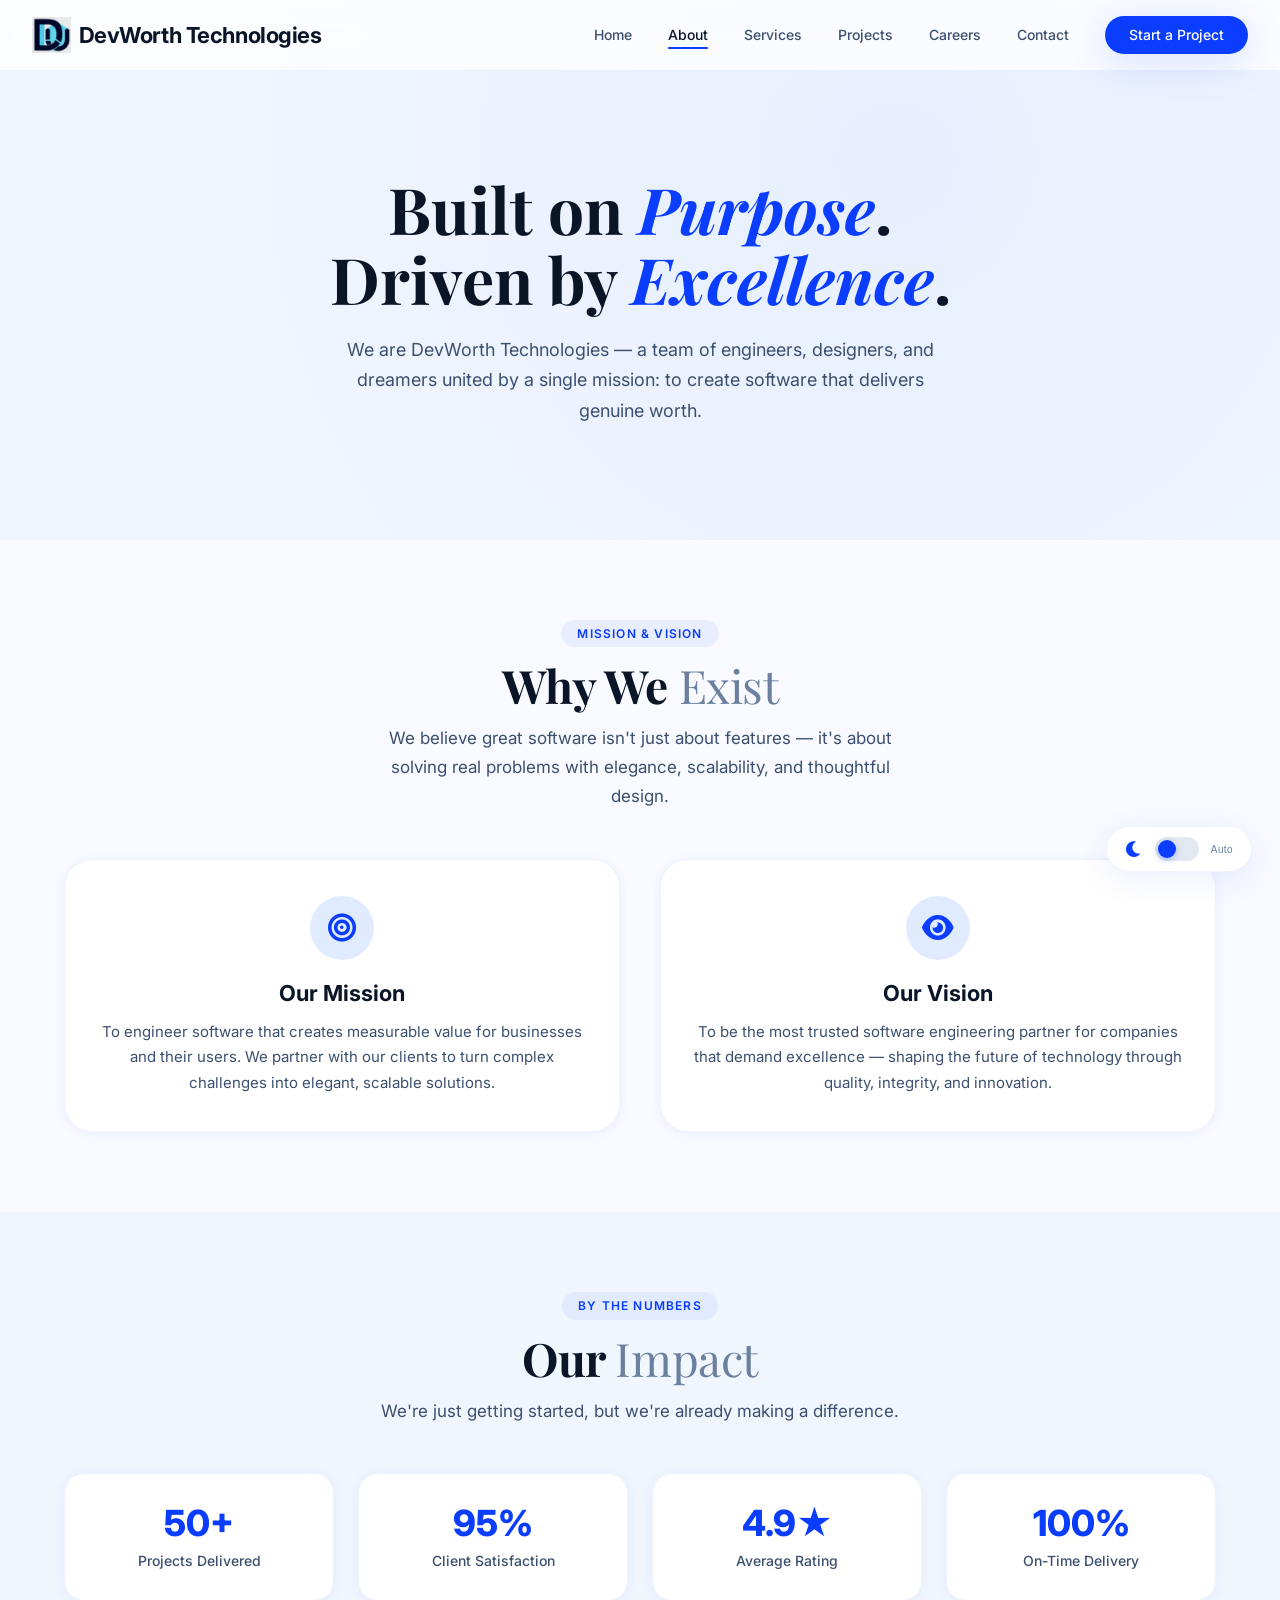
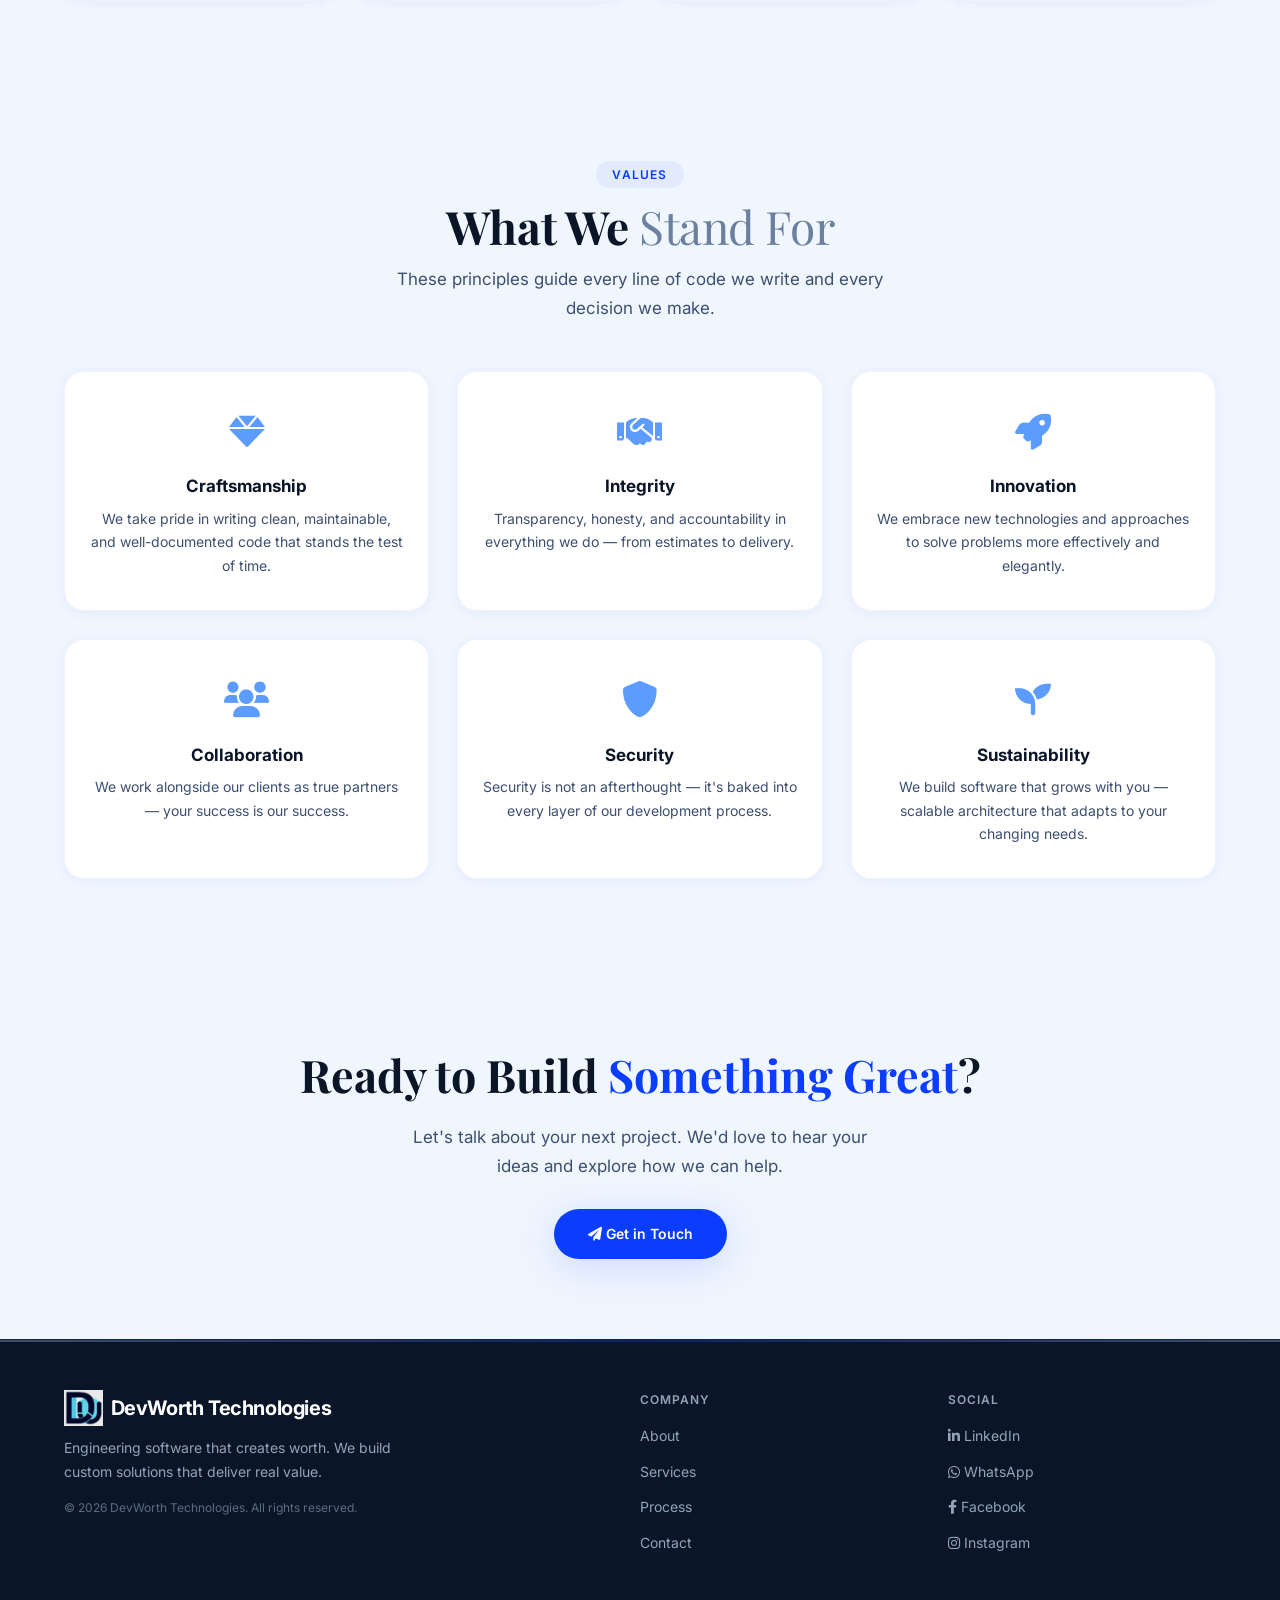
==== commit a3e2d631: "about-page-updated" ====
--- a/about.html
+++ b/about.html
@@ -7,8 +7,8 @@
     <title>About — DevWorth | Software That Creates Worth</title>
     <meta name="description"
         content="Learn about DevWorth Technologies — our mission, vision, team, and values. We build software that delivers real value." />
-    <link rel="canonical" href="https://devworth.tech/about.html" />
-
+    <link rel="canonical" href="https://devworthtechnologies.com/about.html" />
+    <link rel="icon" type="image/png" href="assets/Devworth Technologies-lg.png">
     <!-- Font Awesome 6 -->
     <link rel="stylesheet" href="https://cdnjs.cloudflare.com/ajax/libs/font-awesome/6.0.0-beta3/css/all.min.css" />
 
@@ -1401,7 +1401,7 @@
     <!-- ============================================================
     TEAM
     ============================================================ -->
-    <section id="team" style="background:var(--bg-page);">
+    <!-- <section id="team" style="background:var(--bg-page);">
         <div class="container">
             <div class="text-center reveal">
                 <span class="section-label">Team</span>
@@ -1442,7 +1442,7 @@
                 </div>
             </div>
         </div>
-    </section>
+    </section> -->
 
     <!-- ============================================================
     VALUES
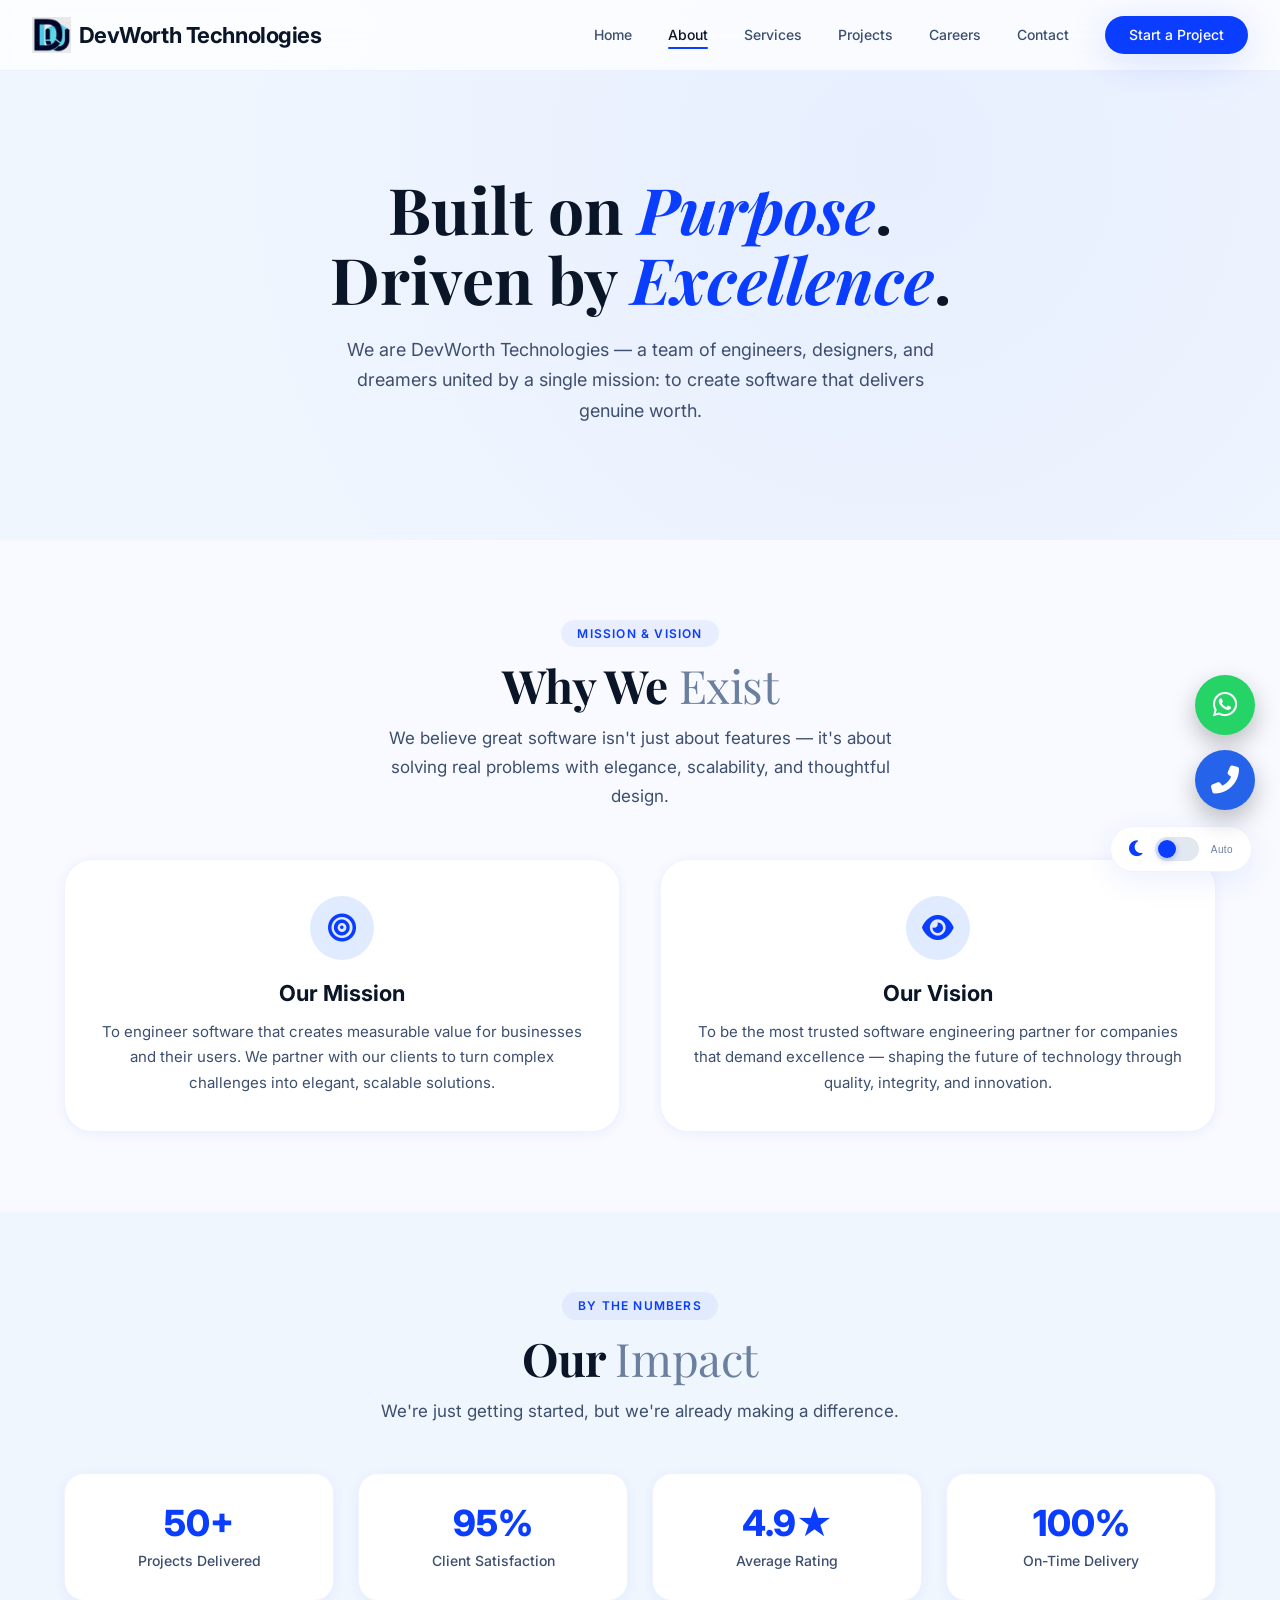
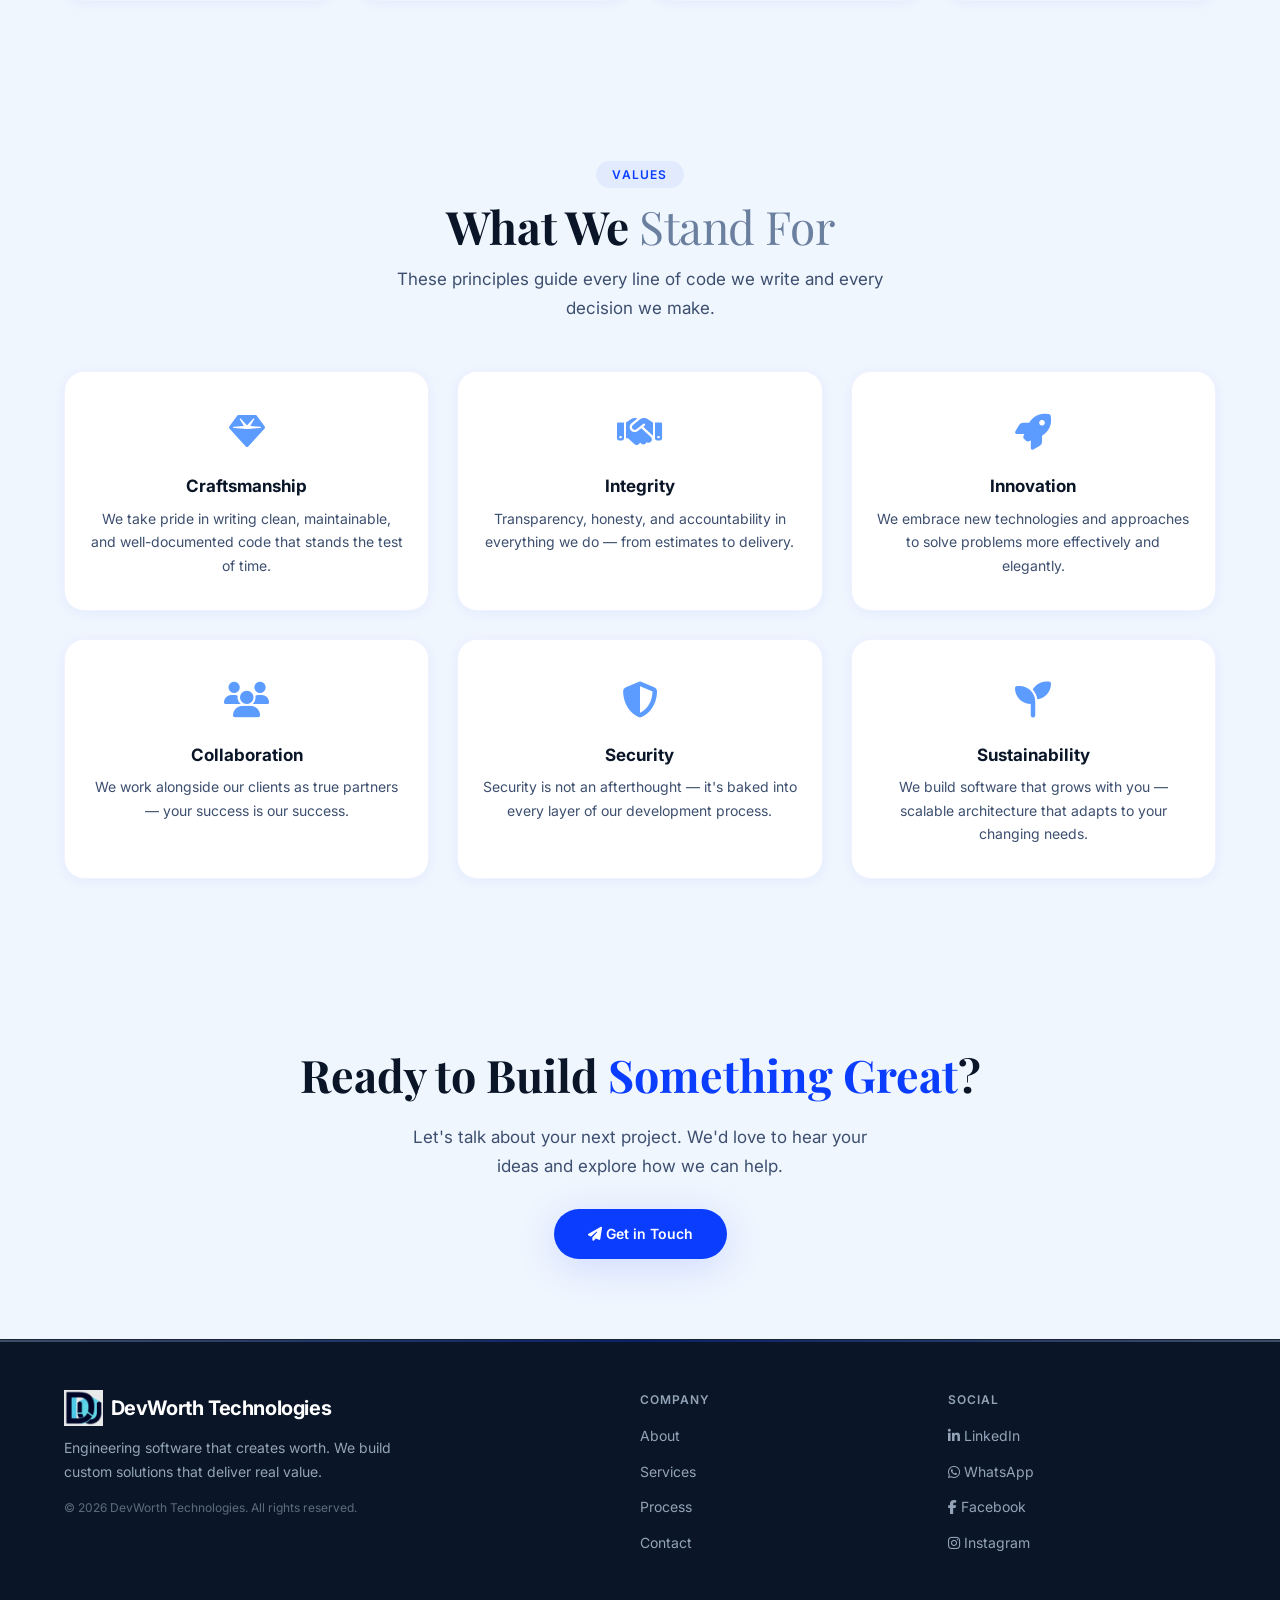
==== commit a2ed5fe7: "project added whatsapp call icon set service added" ====
--- a/about.html
+++ b/about.html
@@ -11,7 +11,7 @@
     <link rel="icon" type="image/png" href="assets/Devworth Technologies-lg.png">
     <!-- Font Awesome 6 -->
     <link rel="stylesheet" href="https://cdnjs.cloudflare.com/ajax/libs/font-awesome/6.0.0-beta3/css/all.min.css" />
-
+    <link rel="stylesheet" href="assets/css/style.css">
     <!-- Google Fonts: Inter + Playfair Display -->
     <link rel="preconnect" href="https://fonts.googleapis.com" />
     <link rel="preconnect" href="https://fonts.gstatic.com" crossorigin />
@@ -1506,6 +1506,22 @@
             </div>
         </div>
     </section>
+
+    <!-- Floating Contact Buttons -->
+    <div class="floating-contact">
+        <!-- WhatsApp -->
+        <a href="https://wa.me/6374426001" target="_blank" class="whatsapp-btn" aria-label="WhatsApp">
+            <i class="fab fa-whatsapp"></i>
+        </a>
+
+        <!-- Call -->
+        <a href="tel:+916374426001" class="call-btn" aria-label="Call">
+            <i class="fas fa-phone-alt"></i>
+        </a>
+    </div>
+
+    <!-- Font Awesome -->
+    <link rel="stylesheet" href="https://cdnjs.cloudflare.com/ajax/libs/font-awesome/6.6.0/css/all.min.css">
 
     <!-- ============================================================
     FOOTER
--- a/assets/css/style.css
+++ b/assets/css/style.css
@@ -0,0 +1,50 @@
+/* Floating Contact Buttons */
+.floating-contact{
+    position: fixed;
+    right: 25px;
+    bottom: 90px;
+    display: flex;
+    flex-direction: column;
+    gap: 15px;
+    z-index: 9999;
+}
+
+.floating-contact a{
+    width: 60px;
+    height: 60px;
+    border-radius: 50%;
+    display: flex;
+    align-items: center;
+    justify-content: center;
+    text-decoration: none;
+    color: #fff;
+    font-size: 28px;
+    box-shadow: 0 10px 25px rgba(0,0,0,.25);
+    transition: all .3s ease;
+}
+
+.whatsapp-btn{
+    background: #25D366;
+}
+
+.call-btn{
+    background: #2563eb;
+}
+
+.floating-contact a:hover{
+    transform: translateY(-5px) scale(1.08);
+    box-shadow: 0 15px 35px rgba(0,0,0,.35);
+}
+
+@media (max-width:768px){
+    .floating-contact{
+        right:20px;
+        bottom:90px;
+    }
+
+    .floating-contact a{
+        width:55px;
+        height:55px;
+        font-size:24px;
+    }
+}
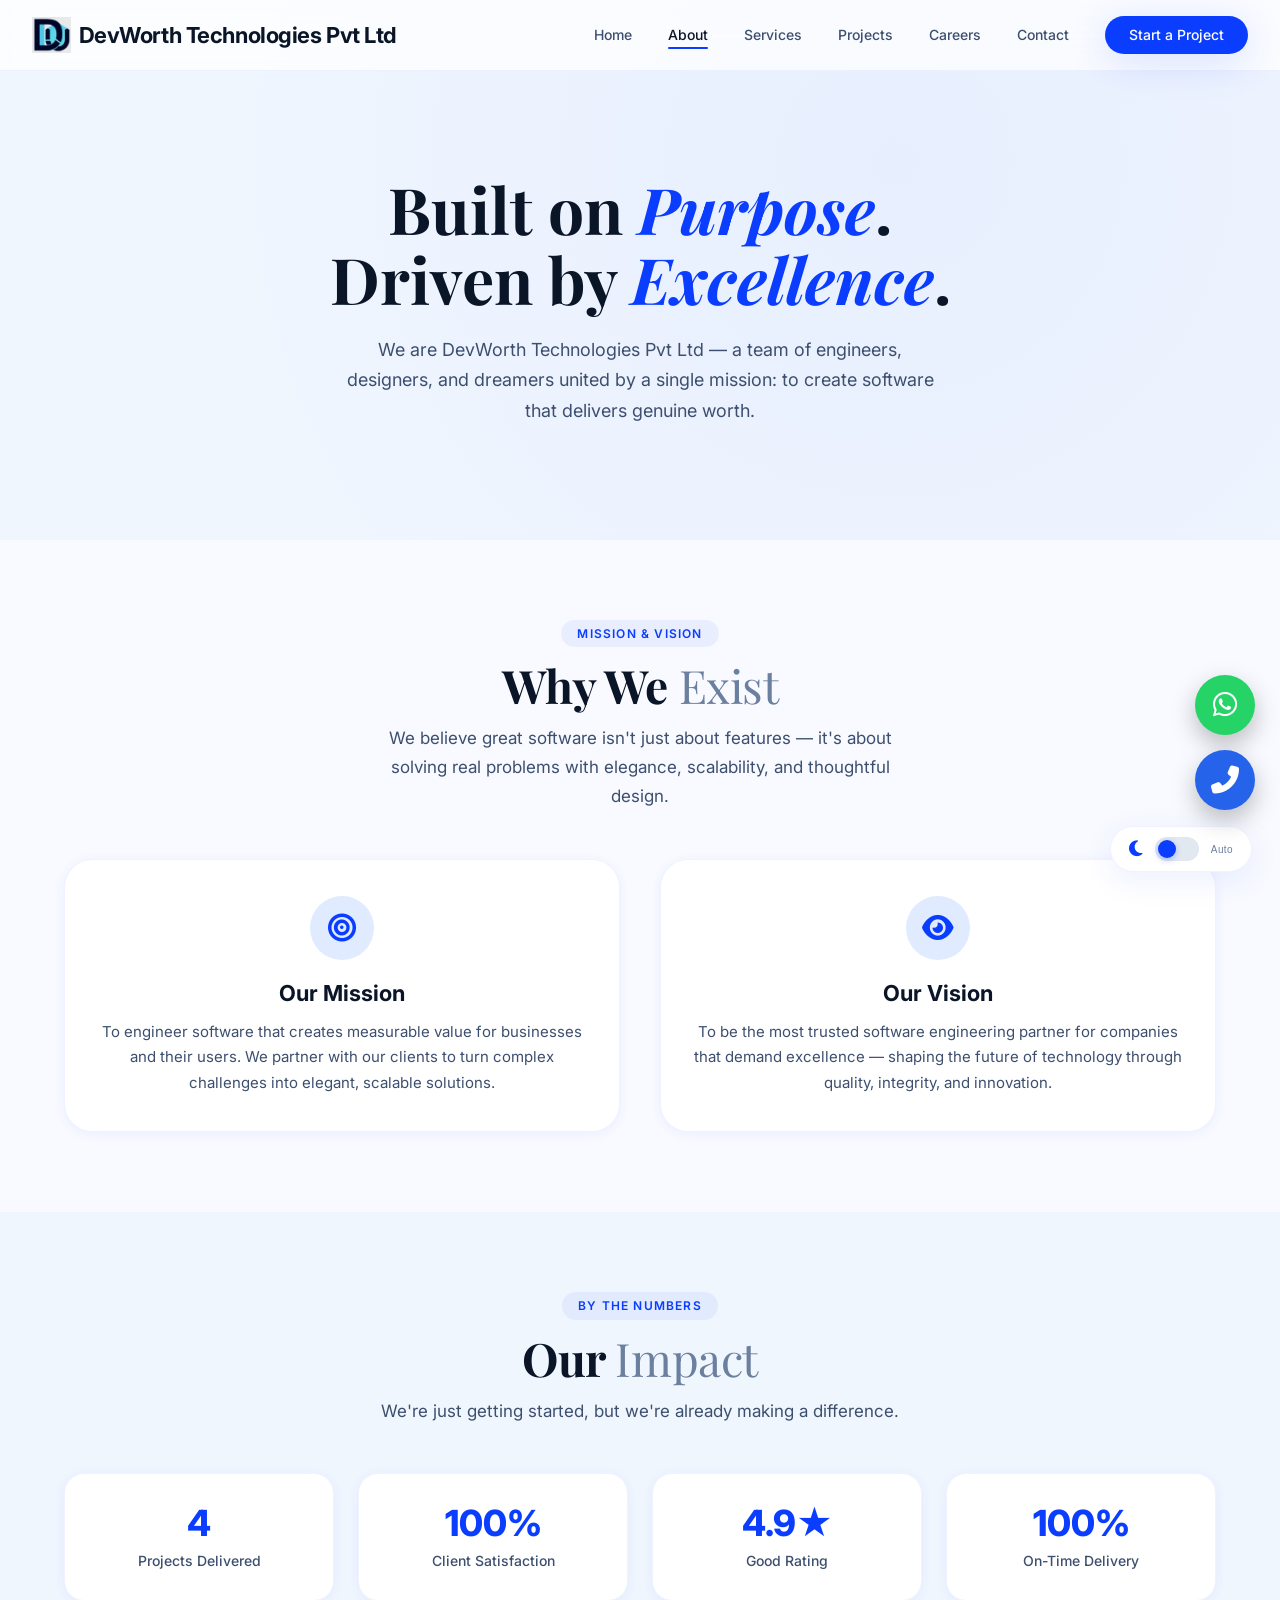
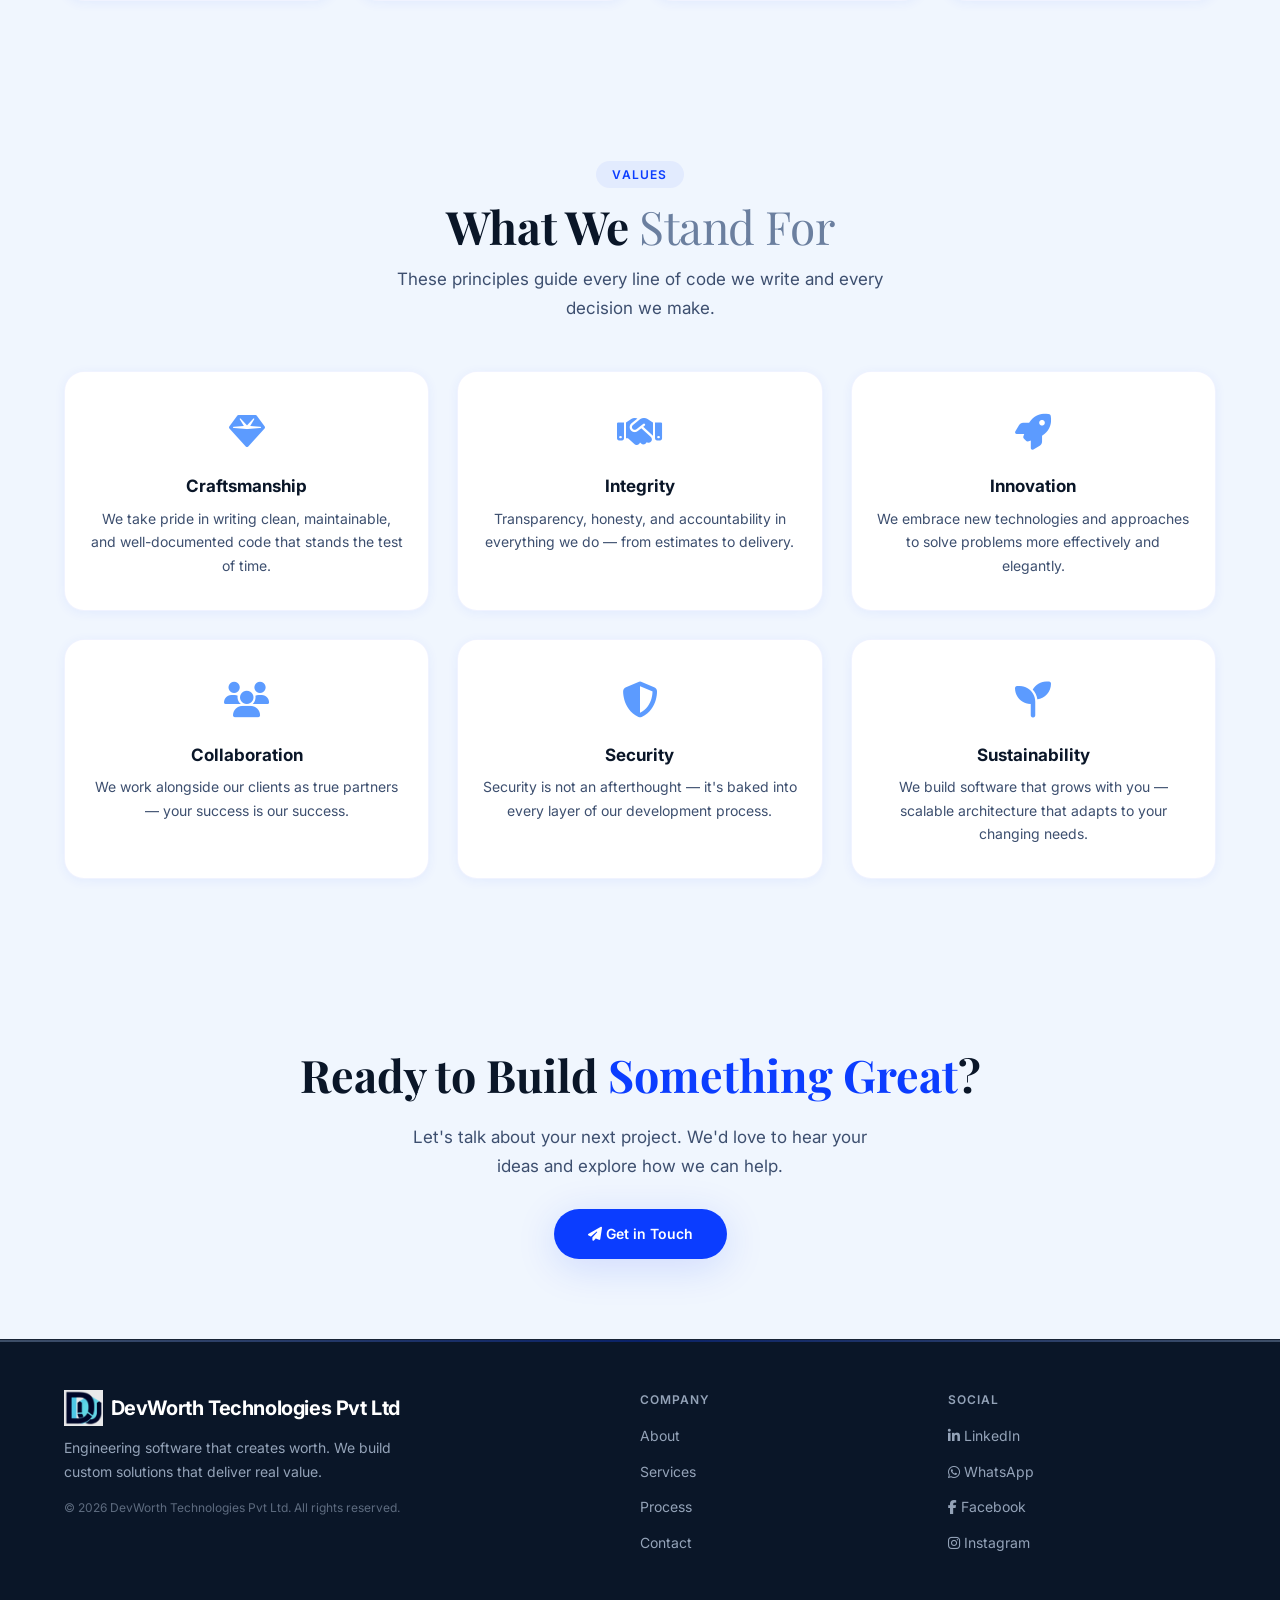
==== commit 41d9bb5b: "updates" ====
--- a/about.html
+++ b/about.html
@@ -4,9 +4,9 @@
 <head>
     <meta charset="UTF-8" />
     <meta name="viewport" content="width=device-width, initial-scale=1.0" />
-    <title>About — DevWorth | Software That Creates Worth</title>
+    <title>About — DevWorth Technologies Pvt Ltd | Software That Creates Worth</title>
     <meta name="description"
-        content="Learn about DevWorth Technologies — our mission, vision, team, and values. We build software that delivers real value." />
+        content="Learn about DevWorth Technologies Pvt Ltd — our mission, vision, team, and values. We build software that delivers real value." />
     <link rel="canonical" href="https://devworthtechnologies.com/about.html" />
     <link rel="icon" type="image/png" href="assets/Devworth Technologies-lg.png">
     <!-- Font Awesome 6 -->
@@ -1295,7 +1295,7 @@
         <div class="inner">
             <a href="#" class="logo">
                 <img src="assets/Devworth Technologies-lg.png" alt="DevWorth Technologies">
-                DevWorth Technologies
+                DevWorth Technologies Pvt Ltd
             </a>
             <nav class="nav-links">
                 <a href="index.html">Home</a>
@@ -1331,7 +1331,7 @@
             <h1>Built on <span class="highlight">Purpose</span>.<br />Driven by <span
                     class="highlight">Excellence</span>.</h1>
             <p>
-                We are DevWorth Technologies — a team of engineers, designers, and dreamers
+                We are DevWorth Technologies Pvt Ltd — a team of engineers, designers, and dreamers
                 united by a single mission: to create software that delivers genuine worth.
             </p>
         </div>
@@ -1379,16 +1379,16 @@
 
             <div class="stats-grid stagger-children">
                 <div class="stat-item">
-                    <div class="number">50+</div>
+                    <div class="number">4</div>
                     <div class="label">Projects Delivered</div>
                 </div>
                 <div class="stat-item">
-                    <div class="number">95%</div>
+                    <div class="number">100%</div>
                     <div class="label">Client Satisfaction</div>
                 </div>
                 <div class="stat-item">
                     <div class="number">4.9★</div>
-                    <div class="label">Average Rating</div>
+                    <div class="label">Good Rating</div>
                 </div>
                 <div class="stat-item">
                     <div class="number">100%</div>
@@ -1532,10 +1532,10 @@
             <div>
                 <a href="#" class="logo">
                     <img src="assets/Devworth Technologies-lg.png" alt="DevWorth Technologies">
-                    DevWorth Technologies
+                    DevWorth Technologies Pvt Ltd
                 </a>
                 <p>Engineering software that creates worth. We build custom solutions that deliver real value.</p>
-                <div class="copy">© 2026 DevWorth Technologies. All rights reserved.</div>
+                <div class="copy">© 2026 DevWorth Technologies Pvt Ltd. All rights reserved.</div>
             </div>
             <div>
                 <h4>Company</h4>
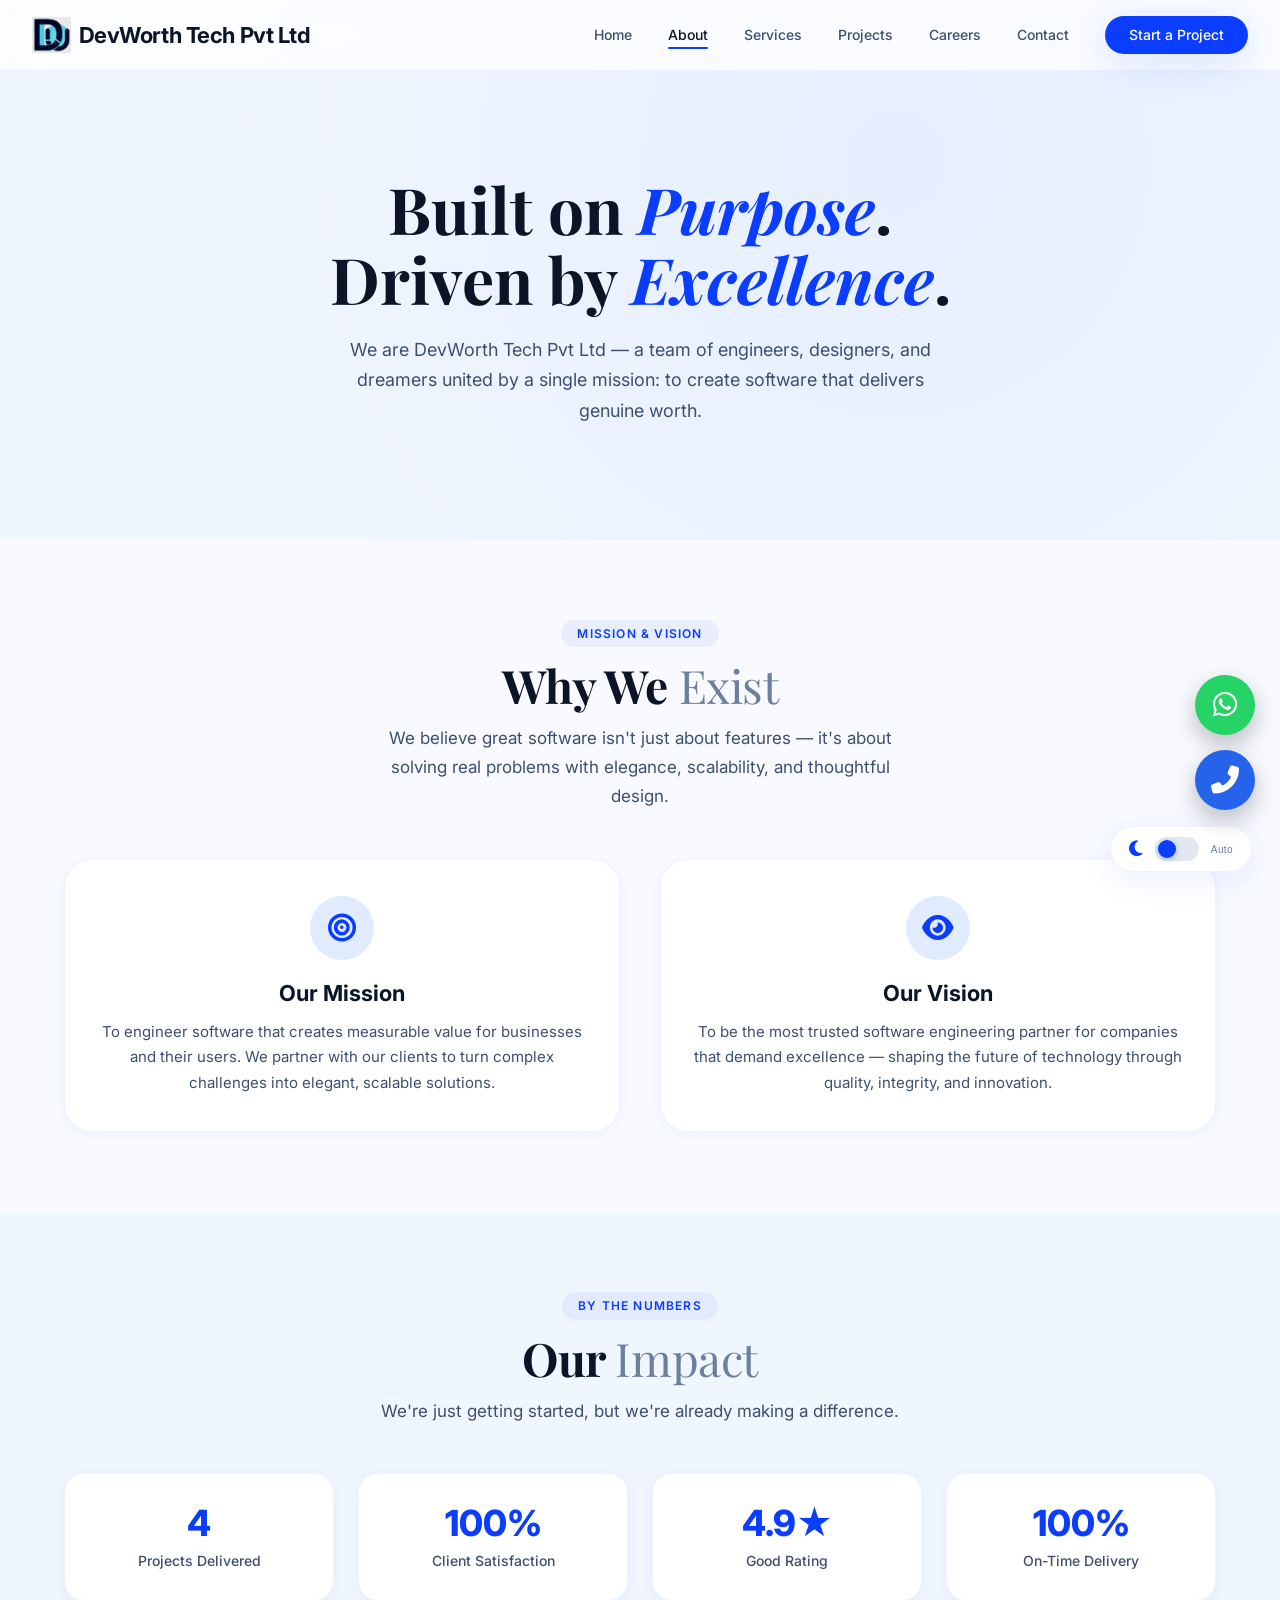
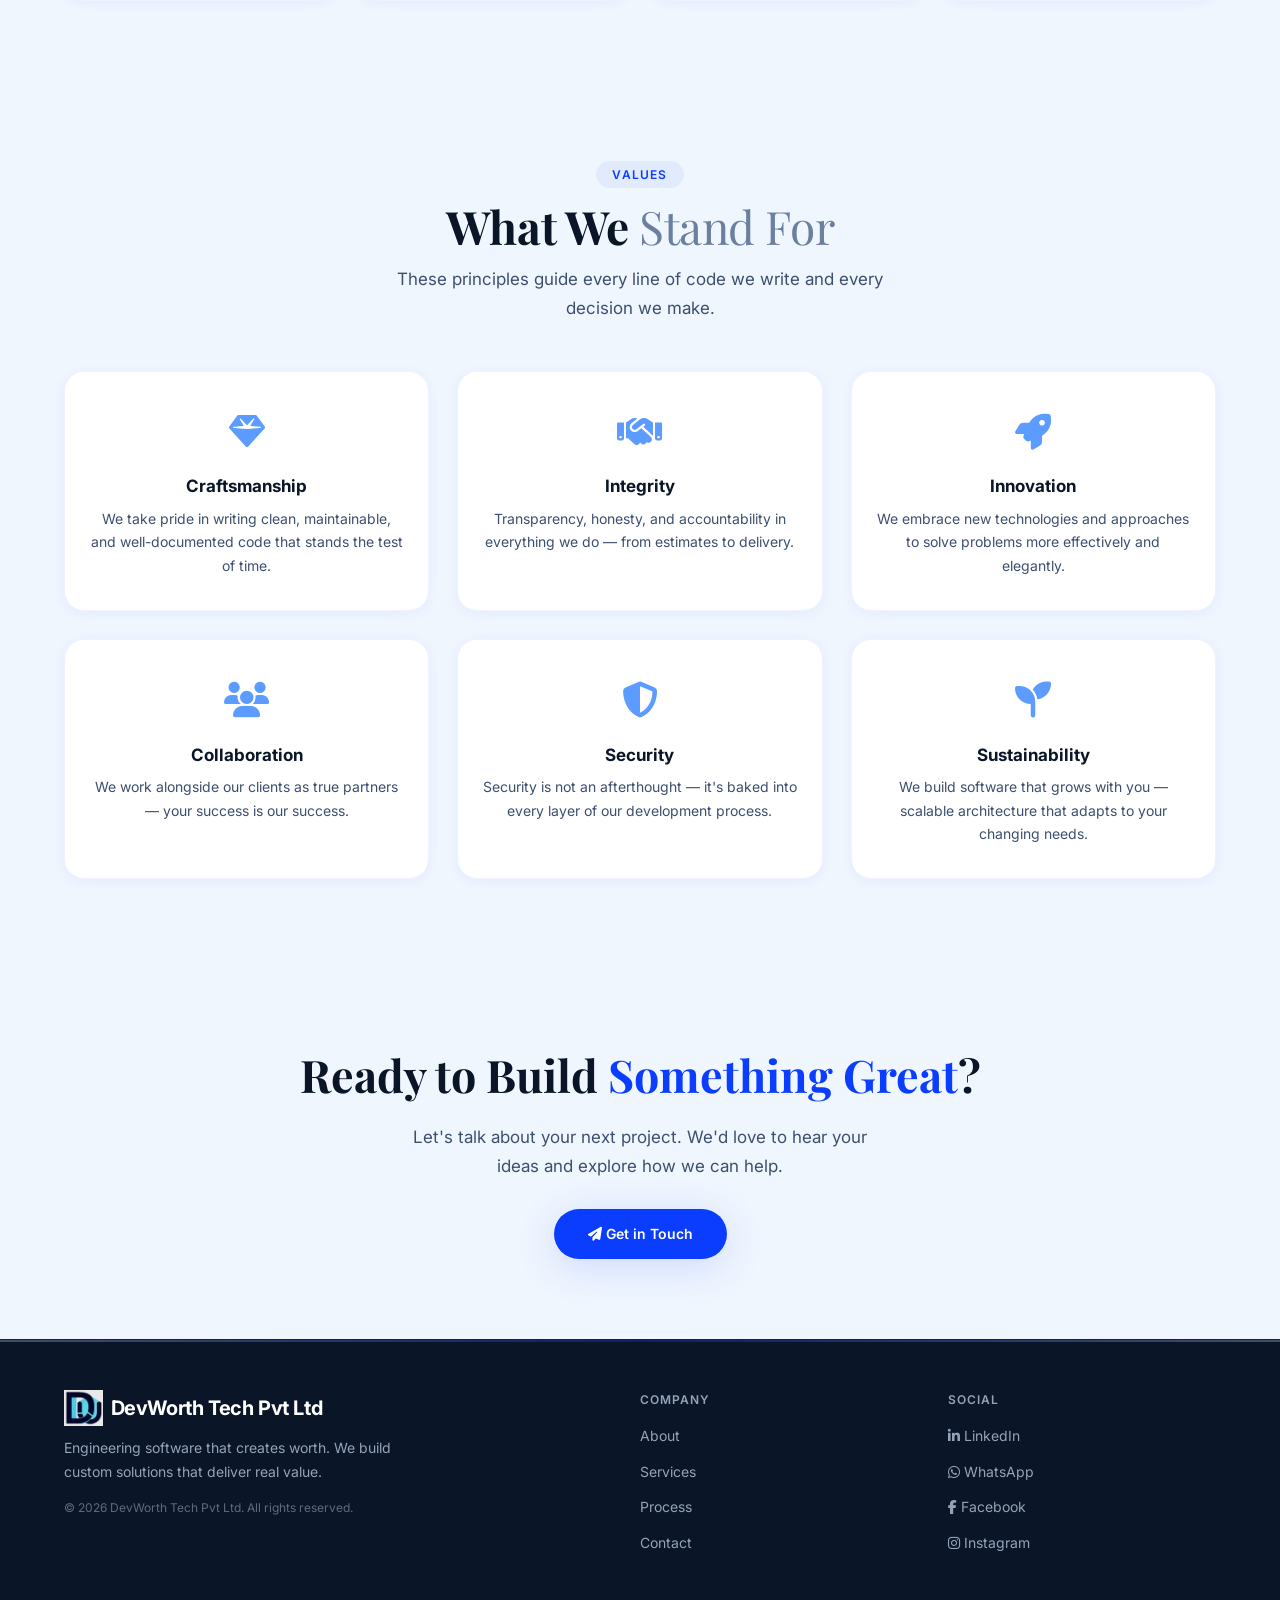
==== commit 170e3674: "tech" ====
--- a/about.html
+++ b/about.html
@@ -4,11 +4,11 @@
 <head>
     <meta charset="UTF-8" />
     <meta name="viewport" content="width=device-width, initial-scale=1.0" />
-    <title>About — DevWorth Technologies Pvt Ltd | Software That Creates Worth</title>
+    <title>About — DevWorth Tech Pvt Ltd | Software That Creates Worth</title>
     <meta name="description"
-        content="Learn about DevWorth Technologies Pvt Ltd — our mission, vision, team, and values. We build software that delivers real value." />
+        content="Learn about DevWorth Tech Pvt Ltd — our mission, vision, team, and values. We build software that delivers real value." />
     <link rel="canonical" href="https://devworthtechnologies.com/about.html" />
-    <link rel="icon" type="image/png" href="assets/Devworth Technologies-lg.png">
+    <link rel="icon" type="image/png" href="assets/Devworth_tech-lg.png">
     <!-- Font Awesome 6 -->
     <link rel="stylesheet" href="https://cdnjs.cloudflare.com/ajax/libs/font-awesome/6.0.0-beta3/css/all.min.css" />
     <link rel="stylesheet" href="assets/css/style.css">
@@ -1294,8 +1294,8 @@
     <header class="navbar" id="navbar">
         <div class="inner">
             <a href="#" class="logo">
-                <img src="assets/Devworth Technologies-lg.png" alt="DevWorth Technologies">
-                DevWorth Technologies Pvt Ltd
+                <img src="assets/Devworth_tech-lg.png" alt="DevWorth Tech">
+                DevWorth Tech Pvt Ltd
             </a>
             <nav class="nav-links">
                 <a href="index.html">Home</a>
@@ -1331,7 +1331,7 @@
             <h1>Built on <span class="highlight">Purpose</span>.<br />Driven by <span
                     class="highlight">Excellence</span>.</h1>
             <p>
-                We are DevWorth Technologies Pvt Ltd — a team of engineers, designers, and dreamers
+                We are DevWorth Tech Pvt Ltd — a team of engineers, designers, and dreamers
                 united by a single mission: to create software that delivers genuine worth.
             </p>
         </div>
@@ -1531,11 +1531,11 @@
         <div class="inner">
             <div>
                 <a href="#" class="logo">
-                    <img src="assets/Devworth Technologies-lg.png" alt="DevWorth Technologies">
-                    DevWorth Technologies Pvt Ltd
+                    <img src="assets/Devworth_tech-lg.png" alt="DevWorth Tech">
+                    DevWorth Tech Pvt Ltd
                 </a>
                 <p>Engineering software that creates worth. We build custom solutions that deliver real value.</p>
-                <div class="copy">© 2026 DevWorth Technologies Pvt Ltd. All rights reserved.</div>
+                <div class="copy">© 2026 DevWorth Tech Pvt Ltd. All rights reserved.</div>
             </div>
             <div>
                 <h4>Company</h4>
@@ -1553,7 +1553,7 @@
                             rel="noopener noreferrer"><i class="fab fa-linkedin-in"></i> LinkedIn</a></li>
                     <li><a href="https://wa.me/+916374426001" target="_blank" rel="noopener noreferrer"><i
                                 class="fab fa-whatsapp"></i> WhatsApp</a></li>
-                    <li><a href="https://www.facebook.com/yourpage" target="_blank" rel="noopener noreferrer"><i
+                    <li><a href="https://www.facebook.com/people/Dev-Worth/61591323485880/" target="_blank" rel="noopener noreferrer"><i
                                 class="fab fa-facebook-f"></i> Facebook</a></li>
                     <li><a href="https://www.instagram.com/devworth_technologies/" target="_blank"
                             rel="noopener noreferrer"><i class="fab fa-instagram"></i> Instagram</a></li>
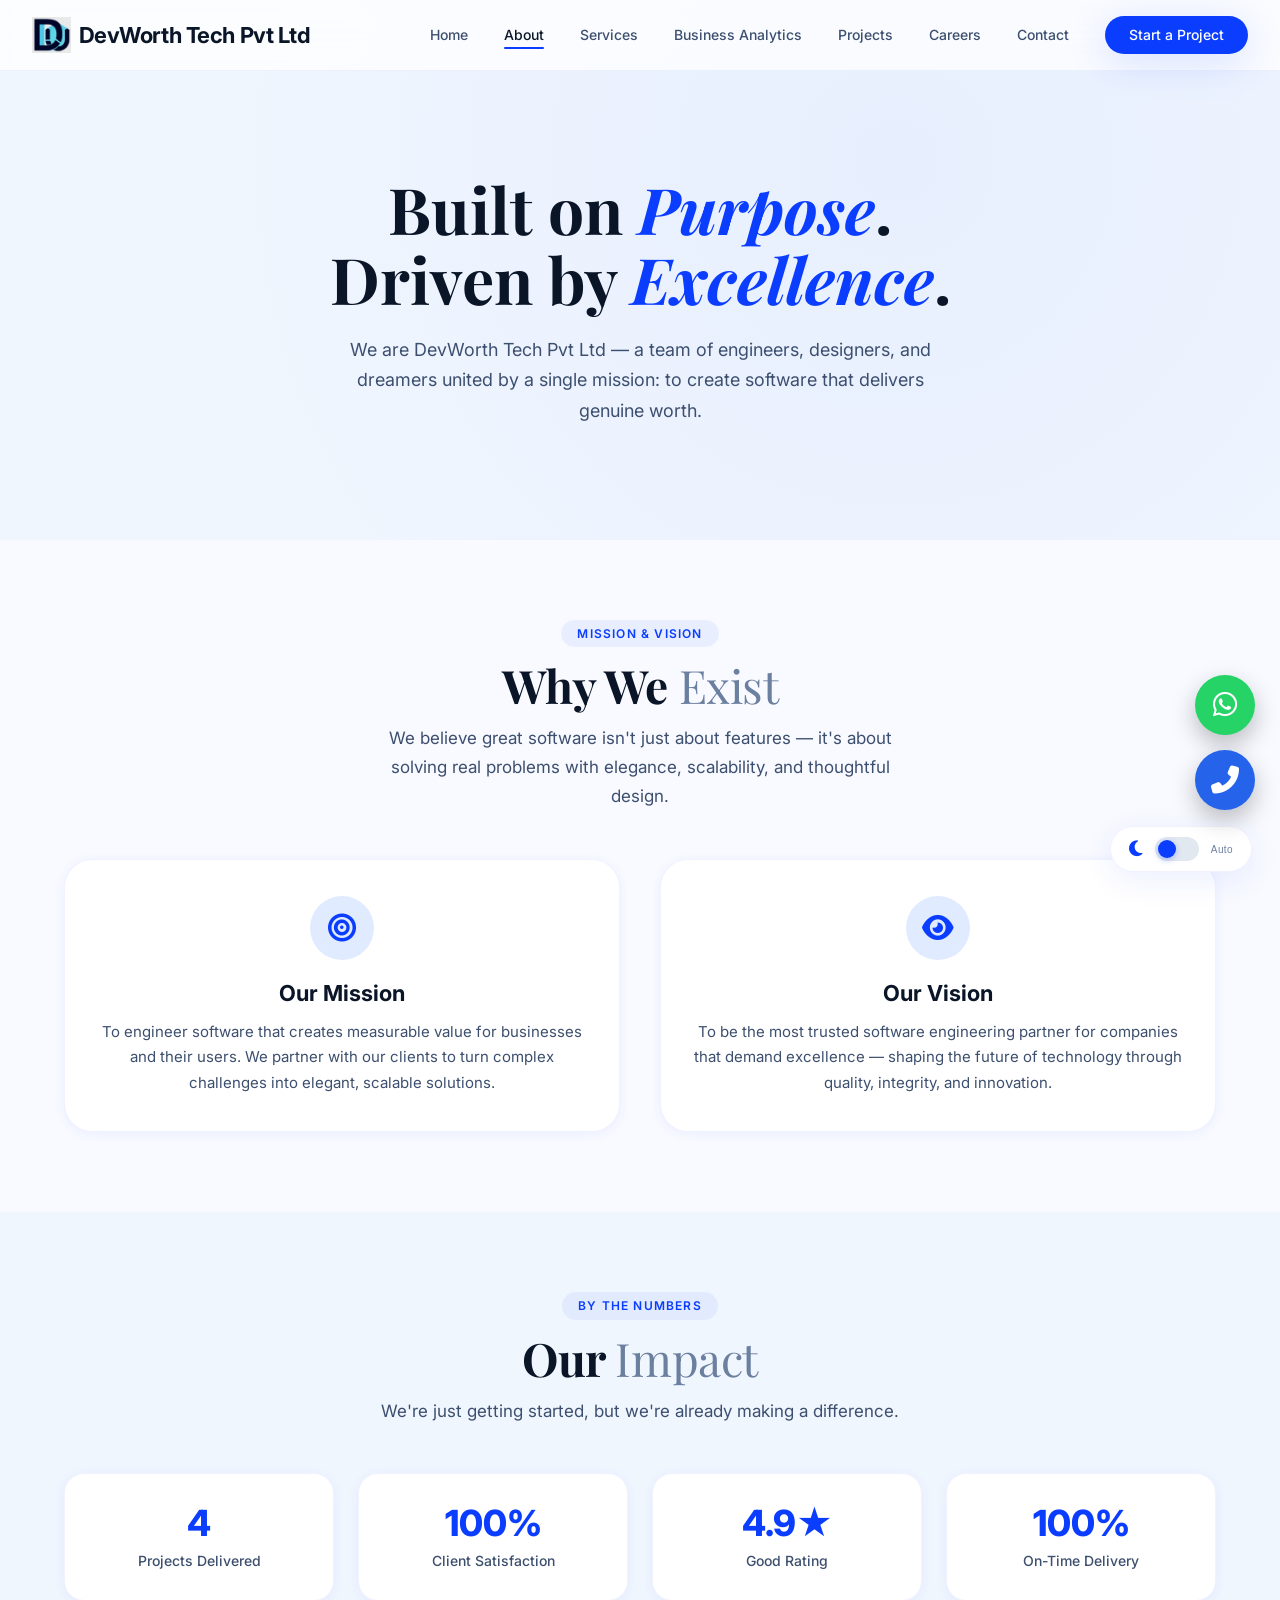
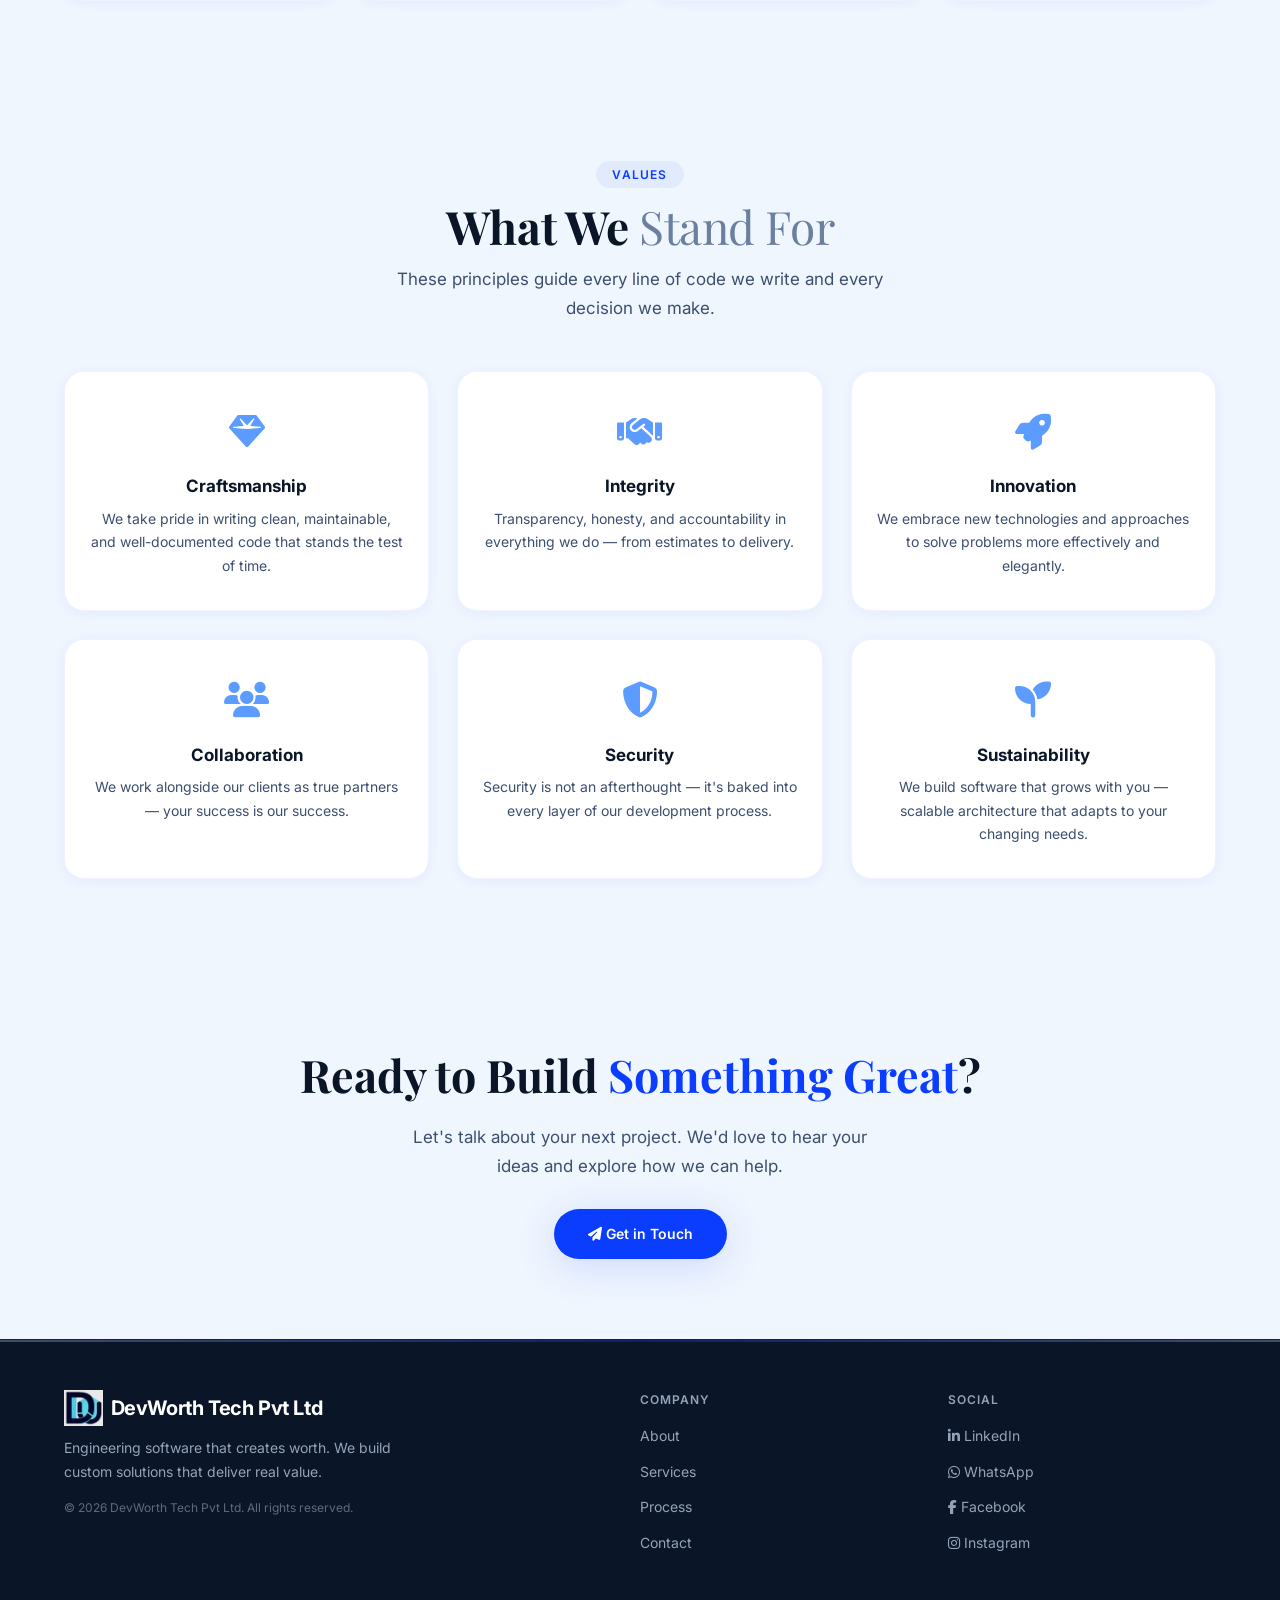
==== commit 2c0e42c1: "business analytics" ====
--- a/about.html
+++ b/about.html
@@ -1301,6 +1301,7 @@
                 <a href="index.html">Home</a>
                 <a href="about.html">About</a>
                 <a href="services.html">Services</a>
+                <a href="business-analytics.html">Business Analytics</a>
                 <a href="projects.html" class="active">Projects</a>
                 <a href="careers.html">Careers</a>
                 <a href="contact.html">Contact</a>
@@ -1317,6 +1318,7 @@
         <a href="index.html">Home</a>
         <a href="about.html">About</a>
         <a href="services.html">Services</a>
+        <a href="business-analytics.html">Business Analytics</a>
         <a href="projects.html">Projects</a>
         <a href="careers.html">Careers</a>
         <a href="contact.html">Contact</a>
